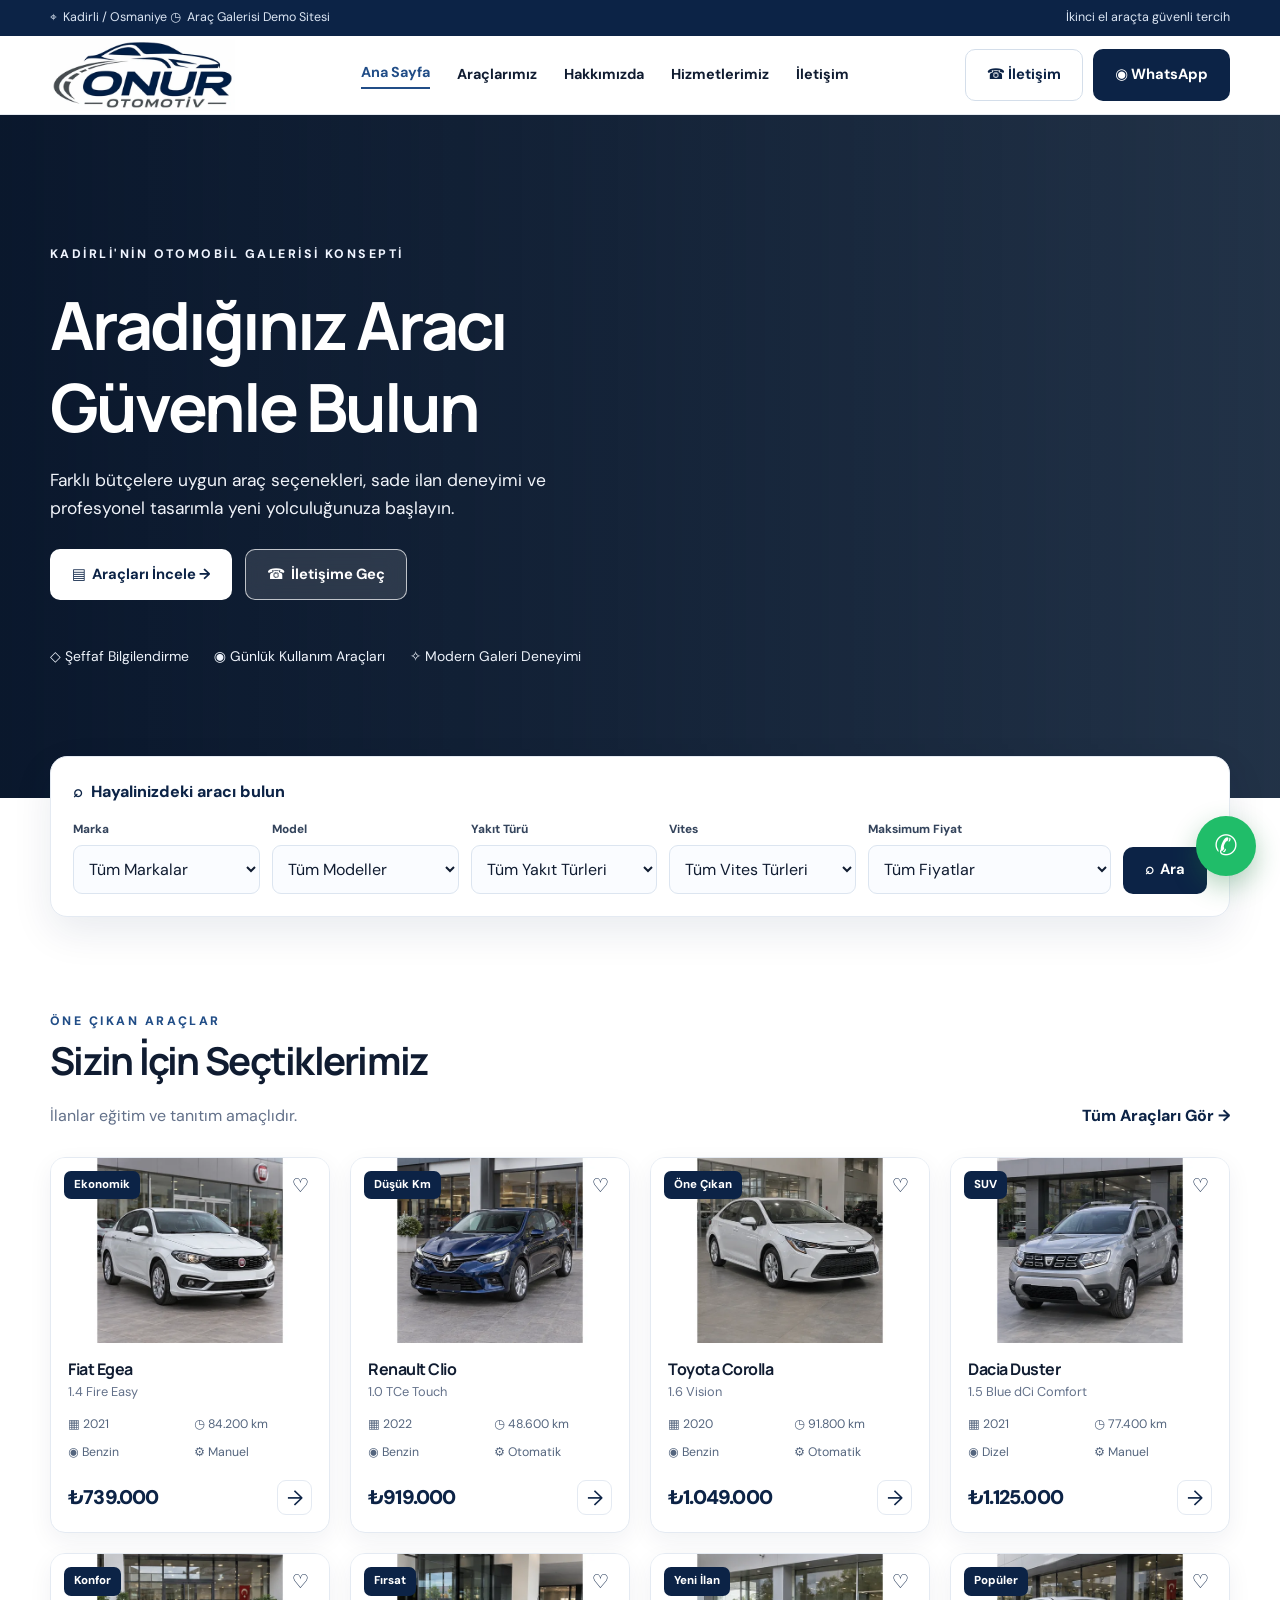
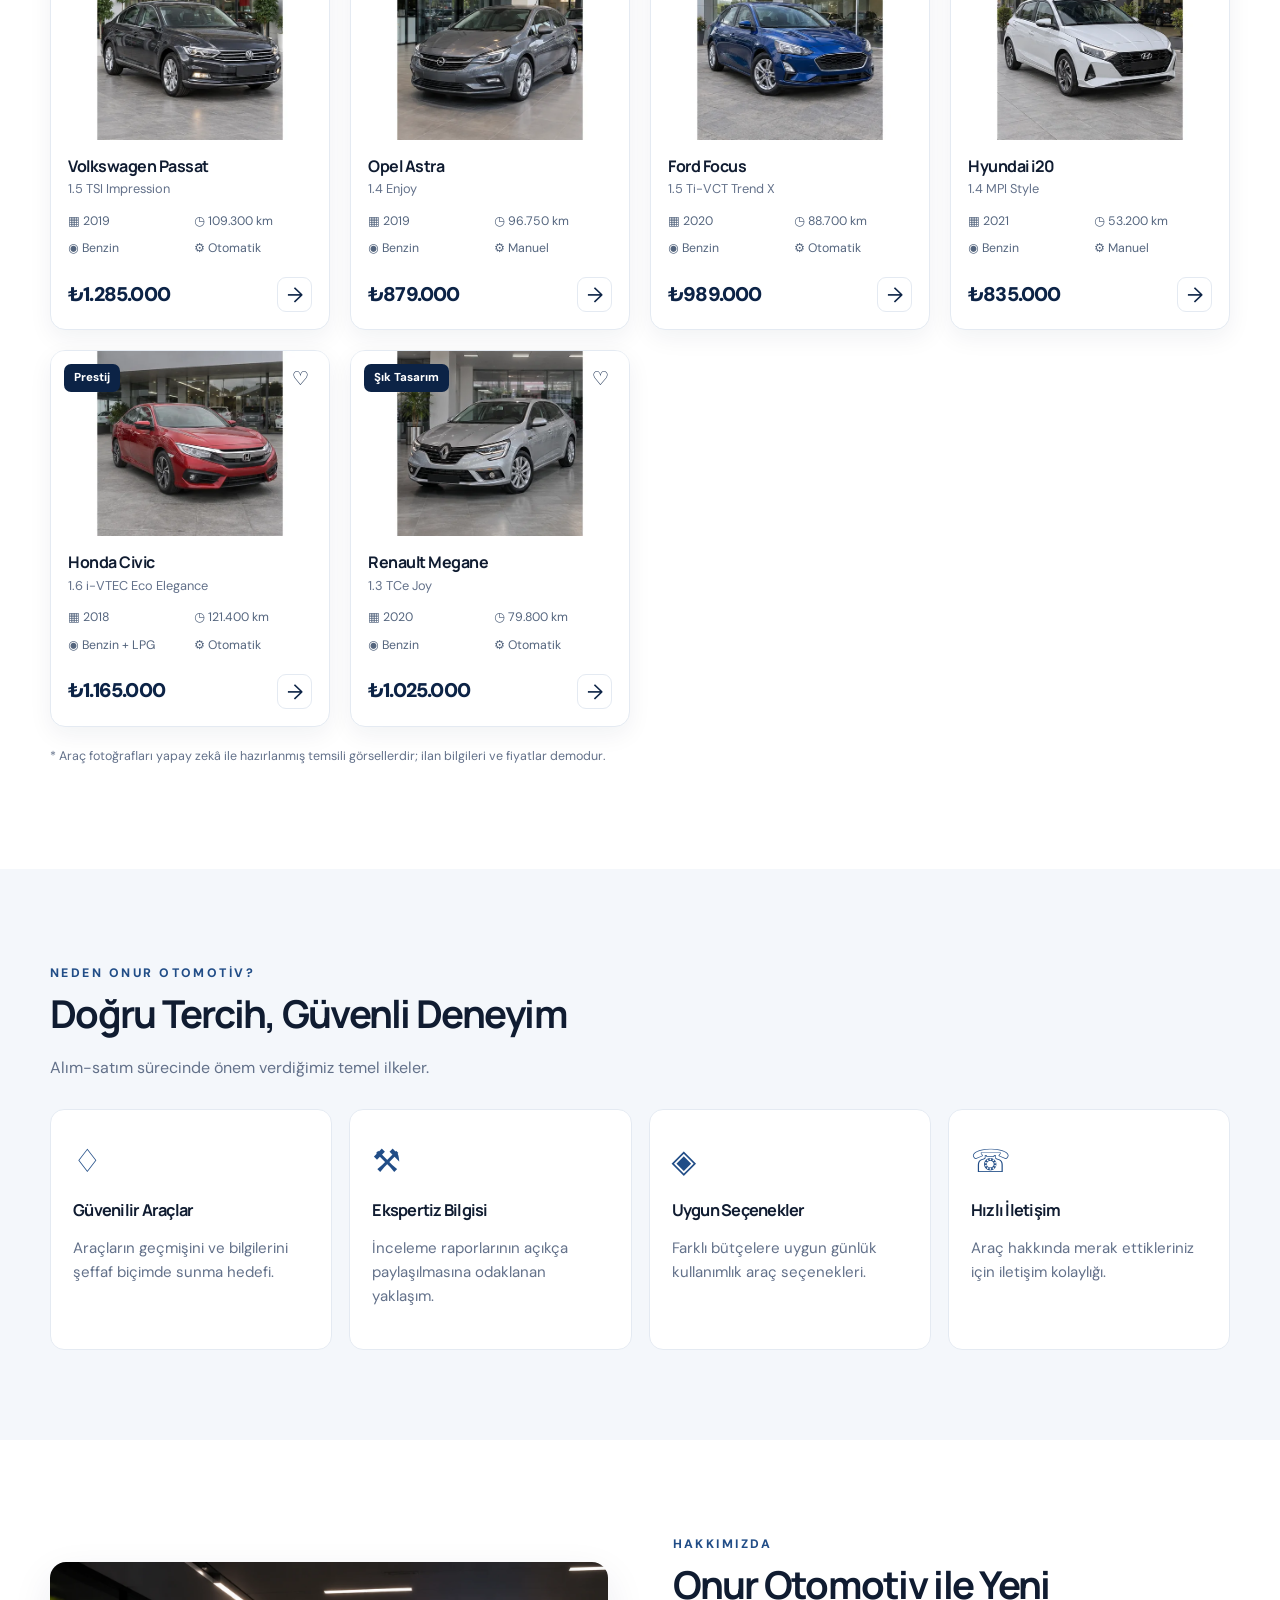
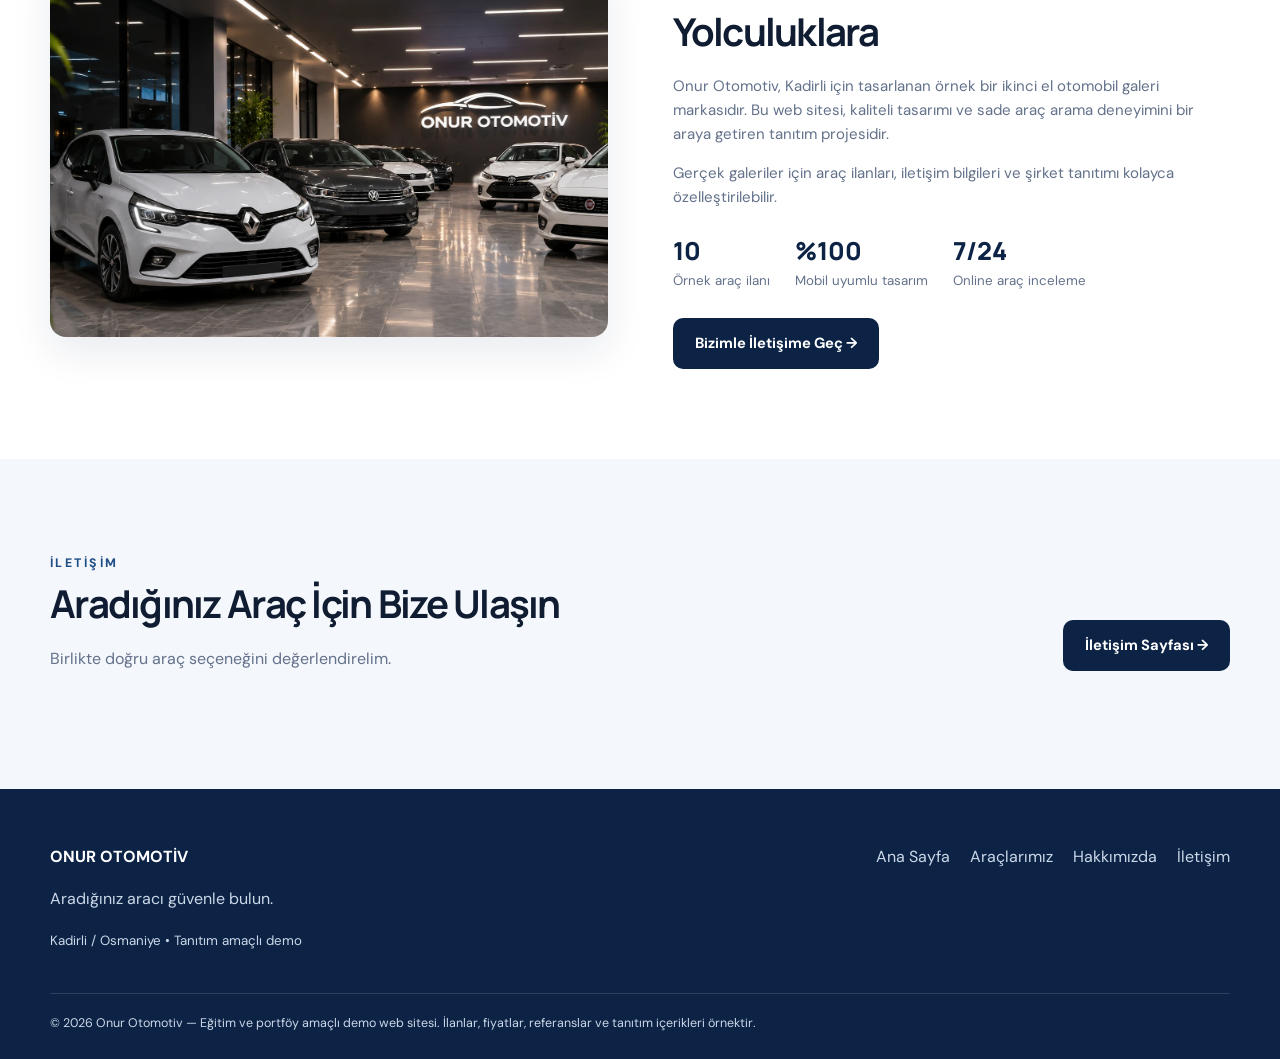
==== onur-otomotiv/index.html @ 935caffd "Initial commit - Onur Otomotiv website" ====
<!DOCTYPE html>

<html lang="tr"><head><title>Onur Otomotiv | Kadirli İkinci El Araçlar</title><meta content="Onur Otomotiv Kadirli ikinci el araç galerisi demosu: Fiat Egea, Renault Clio, Toyota Corolla ve daha fazla örnek ilanı inceleyin, fiyat ve modele göre filtreleyin." name="description"/><meta charset="utf-8"/><meta content="width=device-width,initial-scale=1" name="viewport"/><meta content="#0c2346" name="theme-color"/><meta content="light" name="color-scheme"/><meta content="index,follow" name="robots"/><link href="assets/favicon.svg" rel="icon" type="image/svg+xml"/><link href="https://fonts.googleapis.com" rel="preconnect"/><link crossorigin="" href="https://fonts.gstatic.com" rel="preconnect"/><link as="image" fetchpriority="high" href="assets/showroom.webp" rel="preload" type="image/webp"/><link href="style.css" rel="stylesheet"/></head><body><div class="topbar"><div class="container topbar-inner"><span>⌖  Kadirli / Osmaniye <span>◷  Araç Galerisi Demo Sitesi</span></span><span>İkinci el araçta güvenli tercih</span></div></div>
<header class="header"><div class="container nav"><a aria-label="Onur Otomotiv ana sayfa" class="brand" href="index.html"><img alt="Onur Otomotiv logosu" height="72" src="assets/onur-logo.webp" width="185"/></a><nav aria-label="Ana menü" class="links" id="main-links"><a class="active" data-page="index" href="index.html">Ana Sayfa</a><a data-page="araclar" href="araclar.html">Araçlarımız</a><a href="index.html#hakkimizda">Hakkımızda</a><a href="index.html#hizmetler">Hizmetlerimiz</a><a data-page="iletisim" href="iletisim.html">İletişim</a></nav><div class="nav-actions"><a class="btn btn-outline" data-phone="" href="iletisim.html">☎ İletişim</a><a class="btn btn-primary" data-whatsapp="" href="iletisim.html">◉ WhatsApp</a></div><button aria-controls="main-links" aria-expanded="false" aria-label="Menüyü aç" class="menu-btn" id="menu-toggle" type="button">☰</button></div></header><main><section aria-label="Onur Otomotiv galeri tanıtımı" class="hero"><picture class="hero-picture"><source media="(max-width: 700px)" srcset="assets/showroom-mobile.webp" type="image/webp"/><img alt="Fiat Egea, Renault Clio ve Toyota Corolla gibi günlük araçların yer aldığı temsili galeri fotoğrafı" class="hero-poster" decoding="async" fetchpriority="high" height="941" src="assets/showroom.webp" width="1672"/></picture><div class="container hero-content"><span class="eyebrow">Kadirli'nin otomobil galerisi konsepti</span><h1>Aradığınız Aracı<br/><span>Güvenle Bulun</span></h1><p>Farklı bütçelere uygun araç seçenekleri, sade ilan deneyimi ve profesyonel tasarımla yeni yolculuğunuza başlayın.</p><div class="hero-actions"><a class="btn btn-white" href="araclar.html">▤  Araçları İncele →</a><a class="btn btn-glass" href="iletisim.html">☎  İletişime Geç</a></div><div class="hero-mini"><span>◇ Şeffaf Bilgilendirme</span><span>◉ Günlük Kullanım Araçları</span><span>✧ Modern Galeri Deneyimi</span></div></div></section><div class="container search-wrap"><form aria-label="Araç arama" class="search-box" id="hero-search"><p class="search-heading">⌕  Hayalinizdeki aracı bulun</p><div class="search-grid"><div class="field"><label for="home-brand">Marka</label><select id="home-brand" name="brand"></select></div><div class="field"><label for="home-model">Model</label><select id="home-model" name="model"></select></div><div class="field"><label for="home-fuel">Yakıt Türü</label><select id="home-fuel" name="fuel"></select></div><div class="field"><label for="home-gear">Vites</label><select id="home-gear" name="gear"></select></div><div class="field"><label for="home-price">Maksimum Fiyat</label><select id="home-price" name="maxPrice"><option value="">Tüm Fiyatlar</option><option value="800000">800.000 ₺</option><option value="1000000">1.000.000 ₺</option><option value="1200000">1.200.000 ₺</option></select></div><button class="btn btn-primary" type="submit">⌕  Ara</button></div></form></div><section class="section" id="one-cikanlar"><div class="container"><div class="section-head reveal"><div><span class="eyebrow">Öne Çıkan Araçlar</span><h2>Sizin İçin Seçtiklerimiz</h2><p>İlanlar eğitim ve tanıtım amaçlıdır.</p></div><a class="text-link" href="araclar.html">Tüm Araçları Gör →</a></div><div class="cards" id="featured-cars"><article class="car-card reveal"><div class="car-image"><a aria-label="Fiat Egea detayları" class="car-image-link" href="arac-fiat-egea-2021.html"><img alt="2021 Fiat Egea 1.4 Fire Easy ön görünüm" decoding="async" height="427" loading="lazy" sizes="(max-width:520px) calc(100vw - 36px), (max-width:780px) 48vw, (max-width:1140px) 33vw, 285px" src="assets/cars/fiat-egea-white-front-640.webp" srcset="assets/cars/fiat-egea-white-front-640.webp 640w, assets/cars/fiat-egea-white-front-1536.webp 1536w" width="640"/></a><span class="pill">Ekonomik</span><button aria-label="Favorilere ekle" aria-pressed="false" class="fav" data-fav="fiat-egea-2021" type="button">♡</button></div><div class="car-info"><h3><a href="arac-fiat-egea-2021.html">Fiat Egea</a></h3><p class="trim">1.4 Fire Easy</p><div class="specs"><span>▦ 2021</span><span>◷ 84.200 km</span><span>◉ Benzin</span><span>⚙ Manuel</span></div><div class="car-bottom"><strong class="price">₺739.000</strong><a aria-label="Araç detayını aç" class="round-link" href="arac-fiat-egea-2021.html">→</a></div></div></article><article class="car-card reveal"><div class="car-image"><a aria-label="Renault Clio detayları" class="car-image-link" href="arac-renault-clio-2022.html"><img alt="2022 Renault Clio 1.0 TCe Touch ön görünüm" decoding="async" height="427" loading="lazy" sizes="(max-width:520px) calc(100vw - 36px), (max-width:780px) 48vw, (max-width:1140px) 33vw, 285px" src="assets/cars/renault-clio-blue-front-640.webp" srcset="assets/cars/renault-clio-blue-front-640.webp 640w, assets/cars/renault-clio-blue-front-1536.webp 1536w" width="640"/></a><span class="pill">Düşük Km</span><button aria-label="Favorilere ekle" aria-pressed="false" class="fav" data-fav="renault-clio-2022" type="button">♡</button></div><div class="car-info"><h3><a href="arac-renault-clio-2022.html">Renault Clio</a></h3><p class="trim">1.0 TCe Touch</p><div class="specs"><span>▦ 2022</span><span>◷ 48.600 km</span><span>◉ Benzin</span><span>⚙ Otomatik</span></div><div class="car-bottom"><strong class="price">₺919.000</strong><a aria-label="Araç detayını aç" class="round-link" href="arac-renault-clio-2022.html">→</a></div></div></article><article class="car-card reveal"><div class="car-image"><a aria-label="Toyota Corolla detayları" class="car-image-link" href="arac-toyota-corolla-2020.html"><img alt="2020 Toyota Corolla 1.6 Vision ön görünüm" decoding="async" height="427" loading="lazy" sizes="(max-width:520px) calc(100vw - 36px), (max-width:780px) 48vw, (max-width:1140px) 33vw, 285px" src="assets/cars/toyota-corolla-white-front-640.webp" srcset="assets/cars/toyota-corolla-white-front-640.webp 640w, assets/cars/toyota-corolla-white-front-1536.webp 1536w" width="640"/></a><span class="pill">Öne Çıkan</span><button aria-label="Favorilere ekle" aria-pressed="false" class="fav" data-fav="toyota-corolla-2020" type="button">♡</button></div><div class="car-info"><h3><a href="arac-toyota-corolla-2020.html">Toyota Corolla</a></h3><p class="trim">1.6 Vision</p><div class="specs"><span>▦ 2020</span><span>◷ 91.800 km</span><span>◉ Benzin</span><span>⚙ Otomatik</span></div><div class="car-bottom"><strong class="price">₺1.049.000</strong><a aria-label="Araç detayını aç" class="round-link" href="arac-toyota-corolla-2020.html">→</a></div></div></article><article class="car-card reveal"><div class="car-image"><a aria-label="Dacia Duster detayları" class="car-image-link" href="arac-dacia-duster-2021.html"><img alt="2021 Dacia Duster 1.5 Blue dCi Comfort ön görünüm" decoding="async" height="427" loading="lazy" sizes="(max-width:520px) calc(100vw - 36px), (max-width:780px) 48vw, (max-width:1140px) 33vw, 285px" src="assets/cars/dacia-duster-silver-front-640.webp" srcset="assets/cars/dacia-duster-silver-front-640.webp 640w, assets/cars/dacia-duster-silver-front-1536.webp 1536w" width="640"/></a><span class="pill">SUV</span><button aria-label="Favorilere ekle" aria-pressed="false" class="fav" data-fav="dacia-duster-2021" type="button">♡</button></div><div class="car-info"><h3><a href="arac-dacia-duster-2021.html">Dacia Duster</a></h3><p class="trim">1.5 Blue dCi Comfort</p><div class="specs"><span>▦ 2021</span><span>◷ 77.400 km</span><span>◉ Dizel</span><span>⚙ Manuel</span></div><div class="car-bottom"><strong class="price">₺1.125.000</strong><a aria-label="Araç detayını aç" class="round-link" href="arac-dacia-duster-2021.html">→</a></div></div></article><article class="car-card reveal"><div class="car-image"><a aria-label="Volkswagen Passat detayları" class="car-image-link" href="arac-volkswagen-passat-2019.html"><img alt="2019 Volkswagen Passat 1.5 TSI Impression ön görünüm" decoding="async" height="427" loading="lazy" sizes="(max-width:520px) calc(100vw - 36px), (max-width:780px) 48vw, (max-width:1140px) 33vw, 285px" src="assets/cars/volkswagen-passat-gray-front-640.webp" srcset="assets/cars/volkswagen-passat-gray-front-640.webp 640w, assets/cars/volkswagen-passat-gray-front-1536.webp 1536w" width="640"/></a><span class="pill">Konfor</span><button aria-label="Favorilere ekle" aria-pressed="false" class="fav" data-fav="volkswagen-passat-2019" type="button">♡</button></div><div class="car-info"><h3><a href="arac-volkswagen-passat-2019.html">Volkswagen Passat</a></h3><p class="trim">1.5 TSI Impression</p><div class="specs"><span>▦ 2019</span><span>◷ 109.300 km</span><span>◉ Benzin</span><span>⚙ Otomatik</span></div><div class="car-bottom"><strong class="price">₺1.285.000</strong><a aria-label="Araç detayını aç" class="round-link" href="arac-volkswagen-passat-2019.html">→</a></div></div></article><article class="car-card reveal"><div class="car-image"><a aria-label="Opel Astra detayları" class="car-image-link" href="arac-opel-astra-2019.html"><img alt="2019 Opel Astra 1.4 Enjoy ön görünüm" decoding="async" height="427" loading="lazy" sizes="(max-width:520px) calc(100vw - 36px), (max-width:780px) 48vw, (max-width:1140px) 33vw, 285px" src="assets/cars/opel-astra-gray-front-640.webp" srcset="assets/cars/opel-astra-gray-front-640.webp 640w, assets/cars/opel-astra-gray-front-1536.webp 1536w" width="640"/></a><span class="pill">Fırsat</span><button aria-label="Favorilere ekle" aria-pressed="false" class="fav" data-fav="opel-astra-2019" type="button">♡</button></div><div class="car-info"><h3><a href="arac-opel-astra-2019.html">Opel Astra</a></h3><p class="trim">1.4 Enjoy</p><div class="specs"><span>▦ 2019</span><span>◷ 96.750 km</span><span>◉ Benzin</span><span>⚙ Manuel</span></div><div class="car-bottom"><strong class="price">₺879.000</strong><a aria-label="Araç detayını aç" class="round-link" href="arac-opel-astra-2019.html">→</a></div></div></article><article class="car-card reveal"><div class="car-image"><a aria-label="Ford Focus detayları" class="car-image-link" href="arac-ford-focus-2020.html"><img alt="2020 Ford Focus 1.5 Ti-VCT Trend X ön görünüm" decoding="async" height="427" loading="lazy" sizes="(max-width:520px) calc(100vw - 36px), (max-width:780px) 48vw, (max-width:1140px) 33vw, 285px" src="assets/cars/ford-focus-blue-front-640.webp" srcset="assets/cars/ford-focus-blue-front-640.webp 640w, assets/cars/ford-focus-blue-front-1536.webp 1536w" width="640"/></a><span class="pill">Yeni İlan</span><button aria-label="Favorilere ekle" aria-pressed="false" class="fav" data-fav="ford-focus-2020" type="button">♡</button></div><div class="car-info"><h3><a href="arac-ford-focus-2020.html">Ford Focus</a></h3><p class="trim">1.5 Ti-VCT Trend X</p><div class="specs"><span>▦ 2020</span><span>◷ 88.700 km</span><span>◉ Benzin</span><span>⚙ Otomatik</span></div><div class="car-bottom"><strong class="price">₺989.000</strong><a aria-label="Araç detayını aç" class="round-link" href="arac-ford-focus-2020.html">→</a></div></div></article><article class="car-card reveal"><div class="car-image"><a aria-label="Hyundai i20 detayları" class="car-image-link" href="arac-hyundai-i20-2021.html"><img alt="2021 Hyundai i20 1.4 MPI Style ön görünüm" decoding="async" height="427" loading="lazy" sizes="(max-width:520px) calc(100vw - 36px), (max-width:780px) 48vw, (max-width:1140px) 33vw, 285px" src="assets/cars/hyundai-i20-white-front-640.webp" srcset="assets/cars/hyundai-i20-white-front-640.webp 640w, assets/cars/hyundai-i20-white-front-1536.webp 1536w" width="640"/></a><span class="pill">Popüler</span><button aria-label="Favorilere ekle" aria-pressed="false" class="fav" data-fav="hyundai-i20-2021" type="button">♡</button></div><div class="car-info"><h3><a href="arac-hyundai-i20-2021.html">Hyundai i20</a></h3><p class="trim">1.4 MPI Style</p><div class="specs"><span>▦ 2021</span><span>◷ 53.200 km</span><span>◉ Benzin</span><span>⚙ Manuel</span></div><div class="car-bottom"><strong class="price">₺835.000</strong><a aria-label="Araç detayını aç" class="round-link" href="arac-hyundai-i20-2021.html">→</a></div></div></article><article class="car-card reveal"><div class="car-image"><a aria-label="Honda Civic detayları" class="car-image-link" href="arac-honda-civic-2018.html"><img alt="2018 Honda Civic 1.6 i-VTEC Eco Elegance ön görünüm" decoding="async" height="427" loading="lazy" sizes="(max-width:520px) calc(100vw - 36px), (max-width:780px) 48vw, (max-width:1140px) 33vw, 285px" src="assets/cars/honda-civic-red-front-640.webp" srcset="assets/cars/honda-civic-red-front-640.webp 640w, assets/cars/honda-civic-red-front-1536.webp 1536w" width="640"/></a><span class="pill">Prestij</span><button aria-label="Favorilere ekle" aria-pressed="false" class="fav" data-fav="honda-civic-2018" type="button">♡</button></div><div class="car-info"><h3><a href="arac-honda-civic-2018.html">Honda Civic</a></h3><p class="trim">1.6 i-VTEC Eco Elegance</p><div class="specs"><span>▦ 2018</span><span>◷ 121.400 km</span><span>◉ Benzin + LPG</span><span>⚙ Otomatik</span></div><div class="car-bottom"><strong class="price">₺1.165.000</strong><a aria-label="Araç detayını aç" class="round-link" href="arac-honda-civic-2018.html">→</a></div></div></article><article class="car-card reveal"><div class="car-image"><a aria-label="Renault Megane detayları" class="car-image-link" href="arac-renault-megane-2020.html"><img alt="2020 Renault Megane 1.3 TCe Joy ön görünüm" decoding="async" height="427" loading="lazy" sizes="(max-width:520px) calc(100vw - 36px), (max-width:780px) 48vw, (max-width:1140px) 33vw, 285px" src="assets/cars/renault-megane-silver-front-640.webp" srcset="assets/cars/renault-megane-silver-front-640.webp 640w, assets/cars/renault-megane-silver-front-1536.webp 1536w" width="640"/></a><span class="pill">Şık Tasarım</span><button aria-label="Favorilere ekle" aria-pressed="false" class="fav" data-fav="renault-megane-2020" type="button">♡</button></div><div class="car-info"><h3><a href="arac-renault-megane-2020.html">Renault Megane</a></h3><p class="trim">1.3 TCe Joy</p><div class="specs"><span>▦ 2020</span><span>◷ 79.800 km</span><span>◉ Benzin</span><span>⚙ Otomatik</span></div><div class="car-bottom"><strong class="price">₺1.025.000</strong><a aria-label="Araç detayını aç" class="round-link" href="arac-renault-megane-2020.html">→</a></div></div></article></div><p class="form-message" style="margin-top:20px">* Araç fotoğrafları yapay zekâ ile hazırlanmış temsili görsellerdir; ilan bilgileri ve fiyatlar demodur.</p></div></section><section class="section soft" id="hizmetler"><div class="container"><div class="section-head reveal"><div><span class="eyebrow">Neden Onur Otomotiv?</span><h2>Doğru Tercih, Güvenli Deneyim</h2><p>Alım-satım sürecinde önem verdiğimiz temel ilkeler.</p></div></div><div class="benefits"><article class="benefit reveal"><div class="symbol">♢</div><h3>Güvenilir Araçlar</h3><p>Araçların geçmişini ve bilgilerini şeffaf biçimde sunma hedefi.</p></article><article class="benefit reveal"><div class="symbol">⚒</div><h3>Ekspertiz Bilgisi</h3><p>İnceleme raporlarının açıkça paylaşılmasına odaklanan yaklaşım.</p></article><article class="benefit reveal"><div class="symbol">◈</div><h3>Uygun Seçenekler</h3><p>Farklı bütçelere uygun günlük kullanımlık araç seçenekleri.</p></article><article class="benefit reveal"><div class="symbol">☏</div><h3>Hızlı İletişim</h3><p>Araç hakkında merak ettikleriniz için iletişim kolaylığı.</p></article></div></div></section><section class="section" id="hakkimizda"><div class="container about-grid"><img alt="Onur Otomotiv demo otomobil galeri iç görünümü" class="about-image reveal" decoding="async" height="941" loading="lazy" src="assets/showroom.webp" width="1672"/><div class="about-copy reveal"><span class="eyebrow">Hakkımızda</span><h2>Onur Otomotiv ile Yeni Yolculuklara</h2><p>Onur Otomotiv, Kadirli için tasarlanan örnek bir ikinci el otomobil galeri markasıdır. Bu web sitesi, kaliteli tasarımı ve sade araç arama deneyimini bir araya getiren tanıtım projesidir.</p><p>Gerçek galeriler için araç ilanları, iletişim bilgileri ve şirket tanıtımı kolayca özelleştirilebilir.</p><div class="stats"><div class="stat"><strong><span id="sample-count">10</span></strong><small>Örnek araç ilanı</small></div><div class="stat"><strong>%100</strong><small>Mobil uyumlu tasarım</small></div><div class="stat"><strong>7/24</strong><small>Online araç inceleme</small></div></div><a class="btn btn-primary" href="iletisim.html">Bizimle İletişime Geç →</a></div></div></section><section class="section soft"><div class="container section-head reveal"><div><span class="eyebrow">İletişim</span><h2>Aradığınız Araç İçin Bize Ulaşın</h2><p>Birlikte doğru araç seçeneğini değerlendirelim.</p></div><a class="btn btn-primary" href="iletisim.html">İletişim Sayfası →</a></div></section></main><footer class="footer"><div class="container"><div class="footer-grid"><div><strong>ONUR OTOMOTİV</strong><p>Aradığınız aracı güvenle bulun.</p><small>Kadirli / Osmaniye • Tanıtım amaçlı demo</small></div><nav aria-label="Alt menü" class="footer-links"><a href="index.html">Ana Sayfa</a><a href="araclar.html">Araçlarımız</a><a href="index.html#hakkimizda">Hakkımızda</a><a href="iletisim.html">İletişim</a></nav></div><div class="copyright">© 2026 Onur Otomotiv — Eğitim ve portföy amaçlı demo web sitesi. İlanlar, fiyatlar, referanslar ve tanıtım içerikleri örnektir.</div></div></footer><a aria-label="WhatsApp iletişimi" class="floating-wa" data-whatsapp="" href="iletisim.html" title="WhatsApp">✆</a><script defer="" src="data.js"></script><script defer="" src="app.js"></script></body></html>
---- onur-otomotiv/style.css ----
@import url('https://fonts.googleapis.com/css2?family=DM+Sans:wght@400;500;600;700;800&family=Manrope:wght@400;500;600;700;800&display=swap');
:root{--navy:#0c2346;--navy2:#193b6a;--blue:#214d87;--ink:#101c31;--muted:#63718a;--pale:#f4f7fb;--border:#e4eaf2;--white:#fff;--shadow:0 15px 40px rgba(13,38,77,.09);--radius:17px}*{box-sizing:border-box}html{scroll-behavior:smooth;scroll-padding-top:95px}body{margin:0;font-family:'DM Sans',system-ui,sans-serif;color:var(--ink);background:#fff;line-height:1.6}h1,h2,h3{font-family:Manrope,sans-serif;line-height:1.22;letter-spacing:-.045em}h1{font-size:clamp(2.45rem,5.2vw,4.8rem)}h2{font-size:clamp(1.75rem,3vw,2.65rem);margin:.4rem 0 1.1rem}a{text-decoration:none;color:inherit}button,input,select,textarea{font:inherit}button{cursor:pointer}img{display:block;max-width:100%}.container{width:min(1180px,calc(100% - 40px));margin:auto}.topbar{background:var(--navy);color:#dbe5f3;font-size:.78rem}.topbar-inner{display:flex;justify-content:space-between;gap:12px;padding:8px 0}.topbar span+span{margin-left:22px}.header{position:sticky;top:0;background:rgba(255,255,255,.96);backdrop-filter:blur(15px);z-index:50;box-shadow:0 1px 0 #e5eaf0}.nav{min-height:78px;display:flex;align-items:center;justify-content:space-between;gap:20px}.brand{display:flex;align-items:center;flex-shrink:0;max-width:195px}.brand img{width:185px;max-height:65px;object-fit:contain;transition:transform .35s ease,filter .35s ease}.brand:hover img,.brand:focus-visible img{transform:scale(1.08);filter:drop-shadow(0 4px 8px rgba(0,35,80,.15))}.links{display:flex;align-items:center;gap:27px}.links a{font-size:.9rem;font-weight:700;transition:color .25s}.links a:hover,.links a.active{color:var(--blue)}.links a.active::after{content:'';display:block;height:2px;background:var(--blue);margin-top:3px}.nav-actions{display:flex;gap:10px}.btn{display:inline-flex;align-items:center;justify-content:center;gap:10px;border-radius:10px;padding:13px 21px;border:1px solid transparent;font-weight:700;font-size:.92rem;transition:transform .3s ease,background .3s ease,box-shadow .3s ease,color .3s ease;white-space:nowrap}.btn:hover{transform:translateY(-3px);box-shadow:0 10px 23px rgba(0,27,66,.17)}.btn-primary{background:var(--navy);color:#fff}.btn-primary:hover{background:var(--navy2)}.btn-outline{border-color:#d4deea;color:var(--navy);background:#fff}.btn-white{background:#fff;color:var(--navy)}.btn-glass{border-color:rgba(255,255,255,.7);color:#fff;background:rgba(255,255,255,.12);backdrop-filter:blur(10px)}.menu-btn{display:none;border:0;background:#edf3f9;color:var(--navy);padding:8px 12px;border-radius:9px;font-size:1.4rem}.hero{height:min(76vh,700px);min-height:560px;position:relative;color:white;overflow:hidden;background:#26374c}.hero video,.hero-poster{position:absolute;inset:0;width:100%;height:100%;object-fit:cover}.hero video{z-index:1}.hero-poster{z-index:0}.hero:after{content:'';position:absolute;inset:0;z-index:2;background:linear-gradient(90deg,rgba(5,18,39,.83) 0%,rgba(5,18,39,.57) 43%,rgba(5,18,39,.12) 100%)}.hero-content{position:relative;z-index:3;display:flex;flex-direction:column;justify-content:center;align-items:flex-start;height:100%;max-width:1180px}.eyebrow{font-size:.77rem;text-transform:uppercase;letter-spacing:.2em;font-weight:800;color:var(--blue)}.hero .eyebrow{color:#f0f5ff}.hero h1{max-width:690px;margin:20px 0}.hero h1 span{color:#fff}.hero p{max-width:500px;color:#f1f4fa;font-size:1.09rem;margin:0 0 26px}.hero-actions{display:flex;gap:13px;flex-wrap:wrap}.hero-mini{display:flex;gap:25px;margin-top:45px;color:#eef3fb;font-size:.87rem}.hero-mini span{display:flex;align-items:center;gap:8px}.hero-mini b{font-size:1.4rem}.search-wrap{position:relative;z-index:4;margin-top:-42px}.search-box{background:white;padding:22px;box-shadow:var(--shadow);border:1px solid var(--border);border-radius:17px}.search-heading{font-size:1rem;font-weight:800;margin:0 0 15px;color:var(--navy)}.search-grid{display:grid;grid-template-columns:repeat(4,1fr) 1.3fr auto;gap:12px;align-items:end}.field label{display:block;font-size:.74rem;font-weight:800;margin:0 0 6px;color:#34445c}.field select,.field input,.contact-form input,.contact-form textarea{width:100%;min-width:0;border:1px solid #dce5f0;border-radius:9px;background:#fafcff;color:var(--ink);padding:12px 11px;outline:none}.field select:focus,.field input:focus,.contact-form :is(input,textarea):focus{border-color:#4369a1;box-shadow:0 0 0 3px rgba(54,101,166,.12)}.search-grid .btn{height:47px}.section{padding:90px 0}.section-head{display:flex;align-items:flex-end;justify-content:space-between;gap:16px;margin-bottom:28px}.section-head p{color:var(--muted);margin:0}.text-link{font-weight:800;color:var(--navy);white-space:nowrap}.text-link:hover{color:var(--blue)}.cards{display:grid;grid-template-columns:repeat(4,1fr);gap:20px}.car-card{background:#fff;border:1px solid var(--border);border-radius:15px;overflow:hidden;box-shadow:0 8px 24px rgba(15,39,70,.06);transition:transform .35s ease,box-shadow .35s ease}.car-card:hover{transform:translateY(-7px);box-shadow:0 20px 40px rgba(17,42,82,.16)}.car-image{aspect-ratio:1.55;position:relative;overflow:hidden;background:#eaf0f5}.car-image>img{height:100%;width:100%;object-fit:cover;transition:transform .6s cubic-bezier(.2,.8,.2,1)}.car-card:hover .car-image>img{transform:scale(1.07)}.pill{position:absolute;top:13px;left:13px;background:var(--navy);color:white;font-size:.72rem;font-weight:800;border-radius:7px;padding:5px 10px}.fav{position:absolute;right:11px;top:11px;border:none;border-radius:9px;background:#fff;color:var(--navy);width:35px;height:35px;font-size:1.2rem}.fav.is-fav{color:#d43e55}.car-info{padding:17px}.car-info h3{font-size:1rem;margin:0 0 3px;letter-spacing:-.03em}.trim{color:var(--muted);font-size:.8rem;margin:0 0 12px}.specs{display:grid;grid-template-columns:repeat(2,1fr);gap:8px;color:#54657e;font-size:.77rem}.car-bottom{margin-top:15px;display:flex;justify-content:space-between;align-items:center;gap:6px}.price{font-size:1.25rem;font-weight:900;color:var(--navy);letter-spacing:-.04em}.round-link{display:grid;place-items:center;border:1px solid var(--border);border-radius:9px;height:35px;width:35px;color:var(--navy);font-size:1.3rem;transition:background .25s,color .25s}.round-link:hover{background:var(--navy);color:white}.soft{background:var(--pale)}.benefits{display:grid;grid-template-columns:repeat(4,1fr);gap:17px}.benefit{padding:26px 22px;background:white;border:1px solid var(--border);border-radius:14px;transition:transform .3s}.benefit:hover{transform:translateY(-5px)}.benefit .symbol{font-size:2rem;color:var(--blue)}.benefit h3{font-size:1.02rem;margin:14px 0 5px}.benefit p,.about-copy p,.contact-sub{font-size:.94rem;color:var(--muted)}.about-grid{display:grid;grid-template-columns:1fr 1fr;gap:65px;align-items:center}.about-image{width:100%;height:375px;object-fit:cover;border-radius:16px;box-shadow:var(--shadow)}.stats{display:flex;gap:25px;flex-wrap:wrap;margin:25px 0}.stat strong{display:block;color:var(--navy);font:800 1.55rem Manrope}.stat small{color:var(--muted)}.contact-grid{display:grid;grid-template-columns:.9fr 1.1fr;gap:55px;align-items:start}.contact-detail{display:flex;align-items:flex-start;gap:12px;margin-top:17px;color:#314866}.contact-detail strong{color:var(--navy)}.contact-form{background:#fff;border:1px solid var(--border);padding:26px;border-radius:17px;box-shadow:var(--shadow)}.contact-form .form-grid{display:grid;grid-template-columns:1fr 1fr;gap:13px}.contact-form textarea{height:130px;resize:vertical;margin:13px 0}.contact-form .btn{width:100%}.form-message{color:var(--muted);font-size:.78rem}.footer{background:var(--navy);color:#cbd8e8;padding:55px 0 25px}.footer-grid{display:flex;justify-content:space-between;gap:35px;align-items:start}.footer strong{color:#fff}.footer a:hover{color:#fff}.footer-links{display:flex;gap:20px;flex-wrap:wrap}.copyright{border-top:1px solid rgba(255,255,255,.13);margin-top:40px;padding-top:20px;font-size:.78rem}.floating-wa{position:fixed;right:24px;bottom:24px;background:#20bd69;color:white;z-index:70;border-radius:50%;height:60px;width:60px;display:grid;place-items:center;font-size:1.75rem;box-shadow:0 10px 27px #1a7b3a55;transition:transform .3s}.floating-wa:hover{transform:scale(1.08)}.page-hero{background:linear-gradient(120deg,#edf3f9,#fff);padding:64px 0 44px}.page-hero h1{font-size:clamp(2.1rem,4vw,3.2rem);color:var(--navy);margin:8px 0}.page-hero p{color:var(--muted)}.listing-layout{display:grid;grid-template-columns:245px 1fr;gap:28px}.filter-panel{background:white;padding:20px;border-radius:14px;border:1px solid var(--border);height:max-content;position:sticky;top:100px}.filter-panel .field{margin-bottom:15px}.listing-top{display:flex;justify-content:space-between;align-items:center;margin-bottom:20px;gap:12px}.listing-cards{grid-template-columns:repeat(3,1fr)}.empty{padding:50px;text-align:center;background:var(--pale);border-radius:14px;color:var(--muted)}.detail-grid{display:grid;grid-template-columns:1.4fr .8fr;gap:25px}.main-photo-wrap{background:#f7f9fc;border:1px solid var(--border);border-radius:16px;padding:10px}.detail-gallery .main-photo{aspect-ratio:1.5;object-fit:contain;width:100%;border-radius:12px;background:#fff}.thumbs{display:flex;flex-wrap:wrap;gap:10px;margin-top:12px}.thumbs button{width:96px;height:72px;border:2px solid transparent;background:#fff;border-radius:10px;overflow:hidden;padding:0;box-shadow:0 4px 14px rgba(13,38,77,.06)}.thumbs button.current{border-color:var(--navy)}.thumbs img{width:100%;height:100%;object-fit:contain;background:#fff}.detail-box{border:1px solid var(--border);border-radius:15px;padding:25px;box-shadow:var(--shadow);height:max-content}.detail-box h2{font-size:1.7rem}.detail-box .price{font-size:2rem;display:block;margin:15px 0}.detail-specs{display:grid;grid-template-columns:1fr 1fr;gap:15px;margin:25px 0}.detail-specs div{border-bottom:1px solid var(--border);padding-bottom:9px}.detail-specs span{display:block;font-size:.76rem;color:var(--muted)}.detail-specs strong{font-size:.91rem}.detail-box .btn{width:100%;margin-top:9px}.detail-description{background:var(--pale);padding:24px;border-radius:12px;margin-top:20px}.demo-notice{background:#fff7e9;border:1px solid #ffe2a8;color:#78511e;border-radius:10px;padding:11px 15px;margin:22px 0;font-size:.82rem}.reveal{opacity:0;transform:translateY(24px);transition:opacity .7s ease,transform .7s ease}.reveal.visible{opacity:1;transform:none}.sr-only{position:absolute;width:1px;height:1px;overflow:hidden;clip:rect(0,0,0,0)}
@media(max-width:1100px){.links{gap:15px}.nav-actions .btn-outline{display:none}.cards{grid-template-columns:repeat(3,1fr)}.listing-cards{grid-template-columns:repeat(2,1fr)}.search-grid{grid-template-columns:repeat(3,1fr)}.search-grid .btn{height:auto}}@media(max-width:760px){.topbar span:nth-child(2),.topbar-inner>span:last-child{display:none}.container{width:min(100% - 28px,1180px)}.nav{min-height:70px}.brand img{width:150px}.menu-btn{display:block}.nav-actions{display:none}.links{display:none;position:absolute;left:0;right:0;top:70px;flex-direction:column;align-items:stretch;padding:20px;background:white;box-shadow:var(--shadow);gap:18px}.links.open{display:flex}.hero{height:630px;min-height:0}.hero:after{background:linear-gradient(90deg,rgba(5,18,39,.88),rgba(5,18,39,.35))}.hero h1{font-size:clamp(2.6rem,9vw,4.1rem)}.hero-mini{gap:15px;flex-wrap:wrap;margin-top:34px}.search-grid{grid-template-columns:repeat(2,1fr)}.search-grid .btn{grid-column:span 2}.section{padding:65px 0}.cards,.benefits{grid-template-columns:repeat(2,1fr)}.about-grid,.contact-grid,.detail-grid,.listing-layout{grid-template-columns:1fr}.filter-panel{position:static}.listing-cards{grid-template-columns:repeat(2,1fr)}.about-image{height:290px}.footer-grid{flex-direction:column}.section-head{align-items:start;flex-direction:column}}@media(max-width:490px){.topbar{font-size:.72rem}.hero{height:590px}.hero h1{font-size:2.5rem}.hero-mini{display:none}.hero-actions .btn{padding:12px 14px;font-size:.82rem}.search-grid{grid-template-columns:1fr}.search-grid .btn{grid-column:auto}.cards,.listing-cards,.benefits{grid-template-columns:1fr}.contact-form .form-grid{grid-template-columns:1fr}.section-head{margin-bottom:18px}.detail-specs{grid-template-columns:1fr 1fr}.price{font-size:1.25rem}}@media(prefers-reduced-motion:reduce){*,*::before,*::after{animation:none!important;transition:none!important;scroll-behavior:auto!important}.reveal{opacity:1;transform:none}}

/* Revizyon 2 — WebP fotoğraflar, otomatik videosuz açılış, responsive envanter. */
:root { --navy:#0c2346; --navy2:#193b6a; --blue:#214d87; }
html,body { overflow-x:clip; }
img { max-width:100%; }
:where(a,button,input,select,textarea):focus-visible { outline:3px solid #477dc6; outline-offset:3px; }
.brand { width:195px; min-width:0; overflow:visible; }
.brand img { display:block; width:185px; height:auto; max-height:72px; object-fit:contain; }
.hero-picture,.hero-picture .hero-poster { position:absolute; inset:0; width:100%; height:100%; }
.hero-picture { z-index:0; }
.hero-picture .hero-poster { object-fit:cover; object-position:50% center; }
.hero:after { z-index:1; background:linear-gradient(90deg,rgba(5,18,39,.84),rgba(5,18,39,.57) 43%,rgba(5,18,39,.12)); }
.hero-content { z-index:2; }
.cards { grid-template-columns:repeat(4,minmax(0,1fr)); }
.listing-cards { grid-template-columns:repeat(3,minmax(0,1fr)); }
.car-card { min-width:0; display:flex; flex-direction:column; }
.car-image { aspect-ratio:3 / 2; background:#edf2f7; position:relative; overflow:hidden; }
.car-image .car-image-link { display:flex; align-items:center; justify-content:center; width:100%; height:100%; overflow:hidden; }
.car-image .car-image-link img {
  display:block; width:100%; height:100%; object-fit:contain; object-position:center;
  max-height:100%; max-width:100%; transform:none; transition:filter .3s ease;
}
.car-card:hover .car-image .car-image-link img { transform:none; filter:brightness(1.035); }
.car-image .fav { z-index:2; }
.car-info { flex:1; display:flex; flex-direction:column; }
.car-info h3 a:hover { color:var(--blue); }
.car-bottom { margin-top:auto; padding-top:18px; flex-wrap:wrap; }
.car-bottom .price { font-size:clamp(1.05rem,1.55vw,1.24rem); }
.specs { grid-template-columns:repeat(2,minmax(0,1fr)); }
.specs span { min-width:0; }
.main-photo-wrap {
  width:100%; aspect-ratio:3 / 2; background:#eef2f6; border:1px solid var(--border);
  display:flex; align-items:center; justify-content:center; overflow:hidden; border-radius:16px;
}
.detail-gallery .main-photo {
  width:100%; height:100%; display:block; object-fit:contain; object-position:center;
  aspect-ratio:auto; border-radius:0; image-rendering:auto;
}
.detail-grid { grid-template-columns:minmax(0,1.35fr) minmax(285px,.83fr); align-items:start; }
.detail-grid>*,.listing-layout>*,.about-grid>* { min-width:0; }
.detail-box h1 { font-size:clamp(1.6rem,3vw,2rem); margin:12px 0; line-height:1.2; }
.detail-specs { margin:22px 0; gap:12px; }
.detail-specs dt { font-size:.76rem; color:var(--muted); }
.detail-specs dd { font-weight:750; margin:2px 0 0; overflow-wrap:anywhere; }
.thumbs { flex-wrap:wrap; }
.thumbs button { width:105px; height:72px; border-radius:9px; background:#eef2f6; cursor:pointer; }
.thumbs img { width:100%; height:100%; object-fit:contain; }
.photo-open { display:inline-block; color:var(--blue); font-weight:700; margin-top:12px; font-size:.88rem; }
.photo-open:hover { text-decoration:underline; }
.breadcrumbs { display:flex; gap:9px; align-items:center; flex-wrap:wrap; margin:0 0 20px; color:#63718a; font-size:.88rem; }
.breadcrumbs a:hover { color:var(--blue); text-decoration:underline; }
.detail-description { margin-top:22px; }
.detail-description h2 { font-size:1.3rem; }
.js-motion .reveal { opacity:0; transform:translateY(18px); transition:opacity .65s ease,transform .65s ease; }
.js-motion .reveal.visible { opacity:1; transform:none; }

@media(max-width:1160px) {
  .container { width:min(100% - 38px,1180px); }
  .nav { gap:14px; }
  .links { gap:15px; }
  .nav-actions .btn { padding:11px 12px; font-size:.83rem; }
  .search-grid { grid-template-columns:repeat(3,minmax(0,1fr)); }
  .search-grid .btn { min-height:46px; }
  .cards { grid-template-columns:repeat(3,minmax(0,1fr)); }
  .listing-cards { grid-template-columns:repeat(2,minmax(0,1fr)); }
}
@media(max-width:1050px) {
  .header .nav { position:relative; }
  .menu-btn { display:block; margin-left:auto; min-width:44px; min-height:44px; }
  .links {
    display:none; position:absolute; top:100%; left:0; right:0; background:white;
    z-index:51; padding:16px 18px 20px; box-shadow:0 16px 25px rgba(13,38,77,.14);
    border:1px solid var(--border); border-radius:0 0 14px 14px;
    flex-direction:column; align-items:stretch; gap:13px;
  }
  .links.open { display:flex; }
  .links a { padding:7px 6px; }
  .nav-actions { margin-left:auto; }
  .detail-grid { grid-template-columns:minmax(0,1fr) minmax(270px,.85fr); }
}
@media(max-width:840px) {
  .nav-actions { display:none; }
  .cards { grid-template-columns:repeat(2,minmax(0,1fr)); }
  .listing-layout { grid-template-columns:1fr; }
  .filter-panel { position:static; display:grid; grid-template-columns:repeat(2,minmax(0,1fr)); gap:0 14px; }
  .filter-panel h3,.filter-panel>.btn,.filter-panel>button { grid-column:1/-1; }
  .filter-panel .field { min-width:0; }
  .listing-cards { grid-template-columns:repeat(2,minmax(0,1fr)); }
  .detail-grid,.about-grid,.contact-grid { grid-template-columns:1fr; }
  .detail-box { max-width:none; }
  .search-wrap { margin-top:-22px; }
  .hero { min-height:540px; height:65svh; max-height:650px; }
  .hero h1 { font-size:clamp(2.25rem,6.5vw,3.8rem); }
}
@media(max-width:620px) {
  .topbar { font-size:.7rem; }
  .topbar-inner { gap:0; padding:6px 0; }
  .topbar-inner>span:last-child { display:none; }
  .topbar span+span { display:none; }
  .container { width:calc(100% - 28px); }
  .nav { min-height:70px; }
  .brand { width:164px; }
  .brand img { width:160px; }
  .hero { min-height:525px; height:auto; }
  .hero-content { padding:65px 0 72px; min-height:525px; }
  .hero:after { background:linear-gradient(90deg,rgba(5,18,39,.91),rgba(5,18,39,.48)); }
  .hero-picture .hero-poster { object-position:56% center; }
  .hero h1 { font-size:clamp(2.2rem,9vw,3.1rem); margin:14px 0; }
  .hero p { font-size:.96rem; line-height:1.55; }
  .hero-mini { margin-top:24px; gap:9px 16px; font-size:.76rem; }
  .hero-actions { gap:9px; }
  .hero-actions .btn { padding:12px 14px; font-size:.81rem; }
  .search-wrap { margin-top:-18px; }
  .search-box { padding:16px; border-radius:14px; }
  .search-grid { grid-template-columns:repeat(2,minmax(0,1fr)); gap:10px; }
  .search-grid .btn { grid-column:1/-1; }
  .section { padding:57px 0; }
  .cards,.listing-cards,.benefits { grid-template-columns:repeat(2,minmax(0,1fr)); gap:13px; }
  .car-info { padding:12px; }
  .car-info h3 { font-size:.92rem; }
  .specs { gap:5px; font-size:.72rem; }
  .car-bottom .price { font-size:1.04rem; }
  .listing-top { flex-direction:column; align-items:stretch; }
  .listing-top select { width:100%; }
  .about-grid { gap:28px; }
  .about-image { height:auto; aspect-ratio:3/2; }
  .detail-specs { grid-template-columns:repeat(2,minmax(0,1fr)); }
  .contact-form { padding:18px; }
  .footer { padding:40px 0 20px; }
  .footer-links { gap:12px; }
}
@media(max-width:460px) {
  .hero { min-height:540px; }
  .hero-content { min-height:540px; }
  .hero-mini { display:none; }
  .hero h1 { font-size:clamp(2.1rem,9vw,2.55rem); }
  .search-grid { grid-template-columns:1fr; }
  .search-grid .btn { grid-column:auto; }
  .cards,.listing-cards,.benefits { grid-template-columns:1fr; gap:17px; }
  .car-image { aspect-ratio:3/2; }
  .car-info { padding:17px; }
  .car-info h3 { font-size:1.08rem; }
  .specs { font-size:.84rem; }
  .car-bottom .price { font-size:1.3rem; }
  .filter-panel { display:block; }
  .contact-form .form-grid { grid-template-columns:1fr; }
  .page-hero { padding:44px 0 28px; }
  .detail-specs { grid-template-columns:1fr 1fr; }
  .hero-actions .btn { width:100%; justify-content:center; }
  .hero-actions { width:100%; max-width:295px; }
  .floating-wa { width:53px; height:53px; right:14px; bottom:14px; }
}
@media(prefers-reduced-motion:reduce) {
  .js-motion .reveal,.js-motion .reveal.visible { opacity:1; transform:none; }
  .car-card:hover,.benefit:hover,.btn:hover { transform:none; }
}

/* Content stays visible even without JavaScript or scrolling; the entrance effect is progressive enhancement. */
.reveal,.js-motion .reveal { opacity:1; transform:none; transition:none; }
@keyframes soft-enter { from { opacity:.84; transform:translateY(12px); } to { opacity:1; transform:none; } }
.js-motion .reveal.visible { animation:soft-enter .62s cubic-bezier(.2,.75,.2,1) both; }
@media(prefers-reduced-motion:reduce) { .js-motion .reveal.visible { animation:none; } }
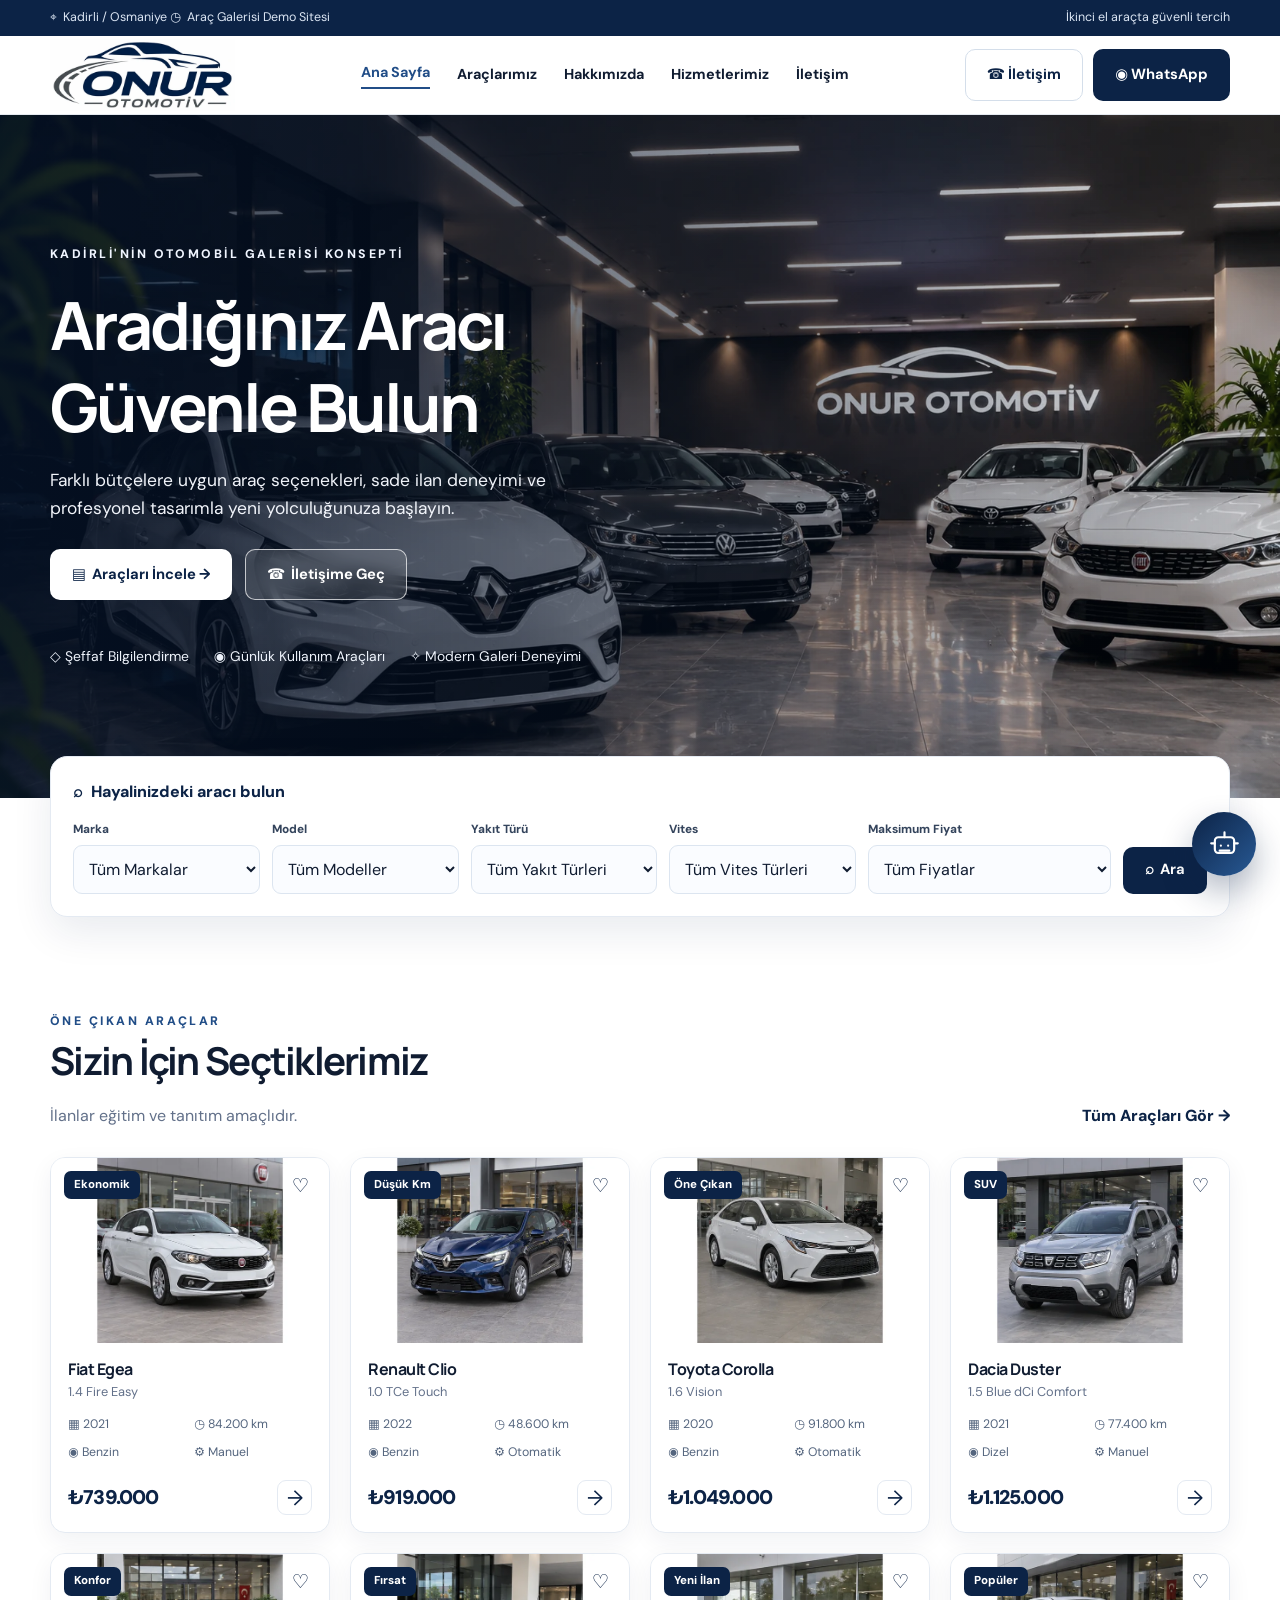
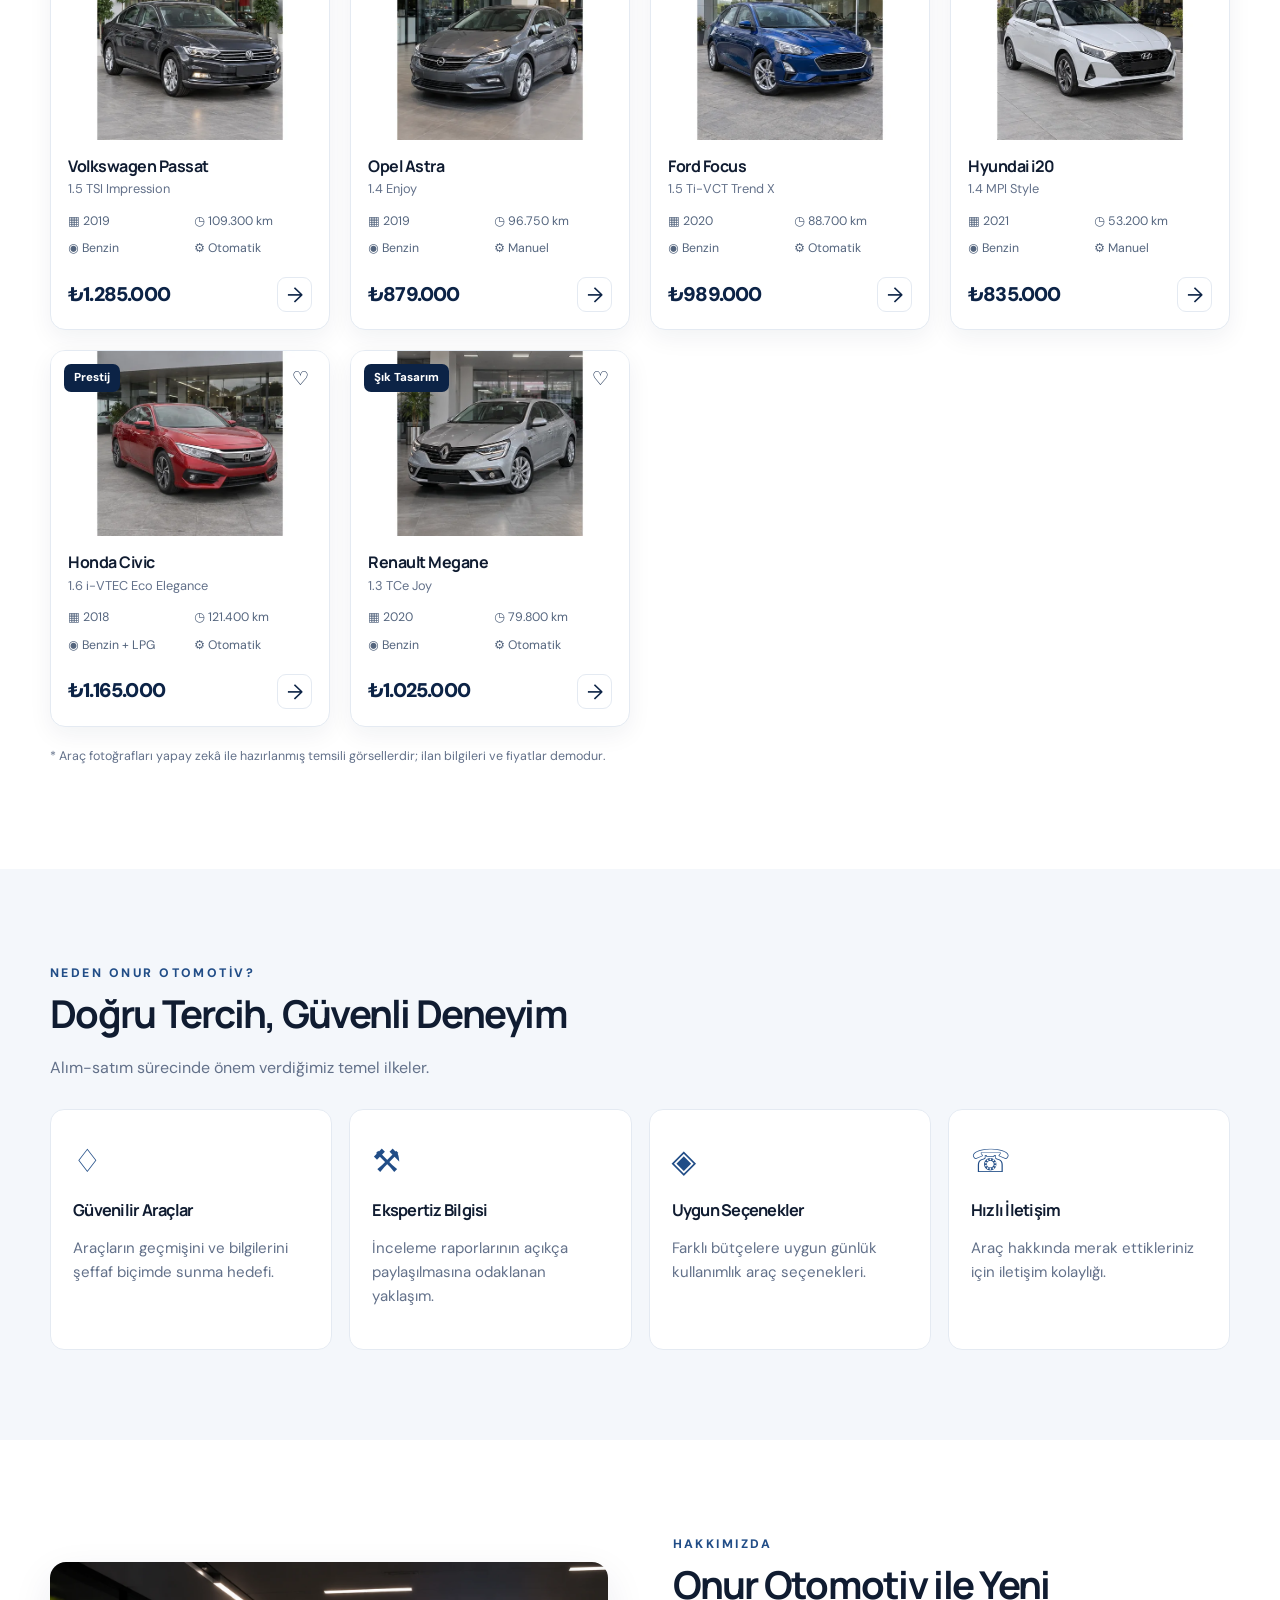
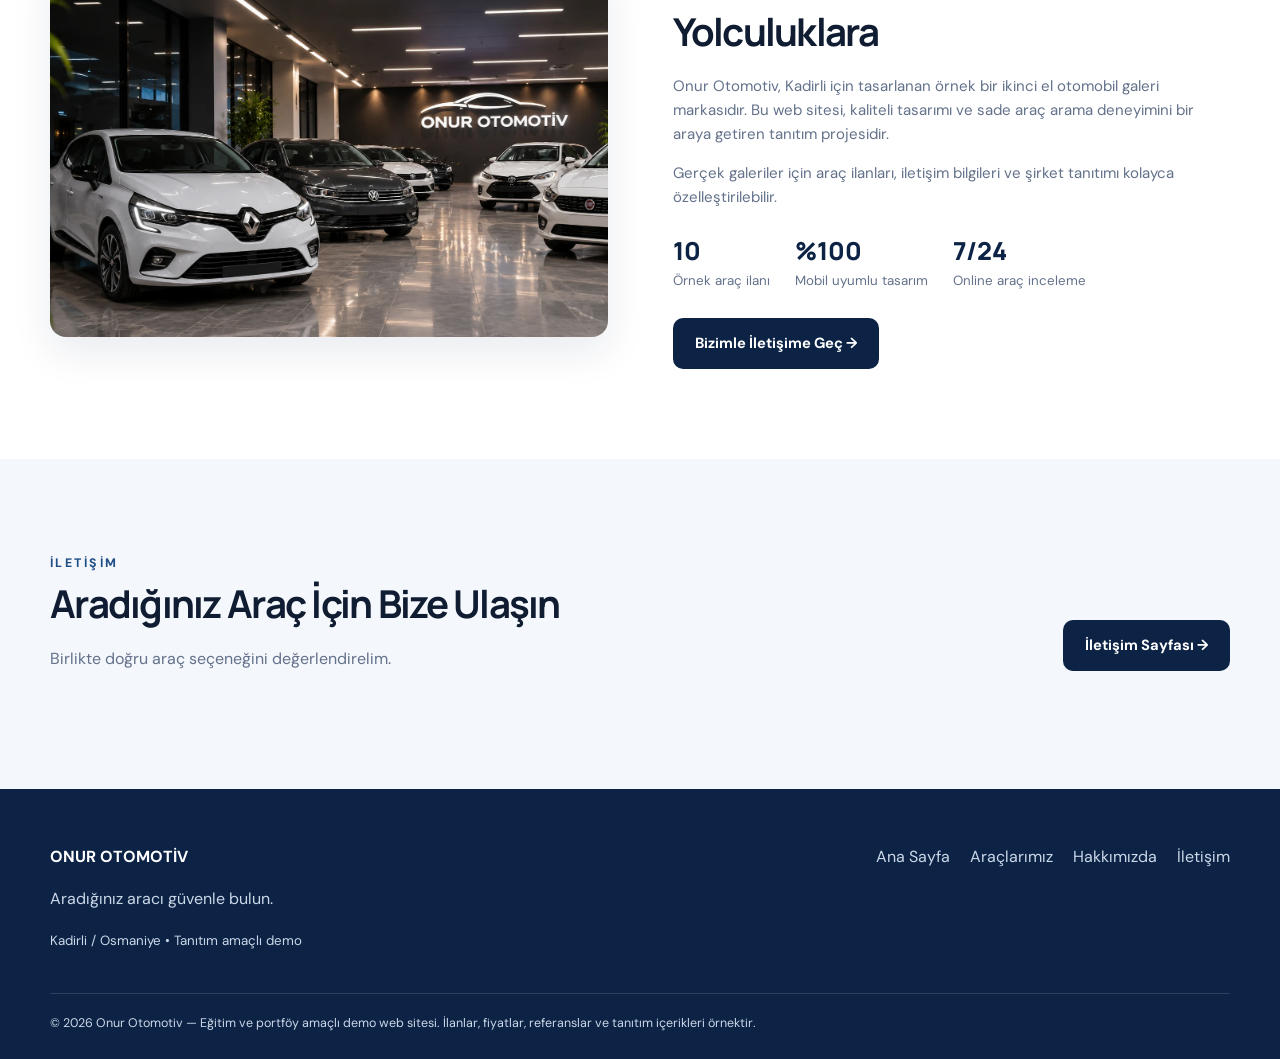
==== commit d0de33fd: "Add chatbot and favicon" ====
--- a/onur-otomotiv/index.html
+++ b/onur-otomotiv/index.html
@@ -1,4 +1,7 @@
+<!doctype html>
 <!DOCTYPE html>
 
-<html lang="tr"><head><title>Onur Otomotiv | Kadirli İkinci El Araçlar</title><meta content="Onur Otomotiv Kadirli ikinci el araç galerisi demosu: Fiat Egea, Renault Clio, Toyota Corolla ve daha fazla örnek ilanı inceleyin, fiyat ve modele göre filtreleyin." name="description"/><meta charset="utf-8"/><meta content="width=device-width,initial-scale=1" name="viewport"/><meta content="#0c2346" name="theme-color"/><meta content="light" name="color-scheme"/><meta content="index,follow" name="robots"/><link href="assets/favicon.svg" rel="icon" type="image/svg+xml"/><link href="https://fonts.googleapis.com" rel="preconnect"/><link crossorigin="" href="https://fonts.gstatic.com" rel="preconnect"/><link as="image" fetchpriority="high" href="assets/showroom.webp" rel="preload" type="image/webp"/><link href="style.css" rel="stylesheet"/></head><body><div class="topbar"><div class="container topbar-inner"><span>⌖  Kadirli / Osmaniye <span>◷  Araç Galerisi Demo Sitesi</span></span><span>İkinci el araçta güvenli tercih</span></div></div>
-<header class="header"><div class="container nav"><a aria-label="Onur Otomotiv ana sayfa" class="brand" href="index.html"><img alt="Onur Otomotiv logosu" height="72" src="assets/onur-logo.webp" width="185"/></a><nav aria-label="Ana menü" class="links" id="main-links"><a class="active" data-page="index" href="index.html">Ana Sayfa</a><a data-page="araclar" href="araclar.html">Araçlarımız</a><a href="index.html#hakkimizda">Hakkımızda</a><a href="index.html#hizmetler">Hizmetlerimiz</a><a data-page="iletisim" href="iletisim.html">İletişim</a></nav><div class="nav-actions"><a class="btn btn-outline" data-phone="" href="iletisim.html">☎ İletişim</a><a class="btn btn-primary" data-whatsapp="" href="iletisim.html">◉ WhatsApp</a></div><button aria-controls="main-links" aria-expanded="false" aria-label="Menüyü aç" class="menu-btn" id="menu-toggle" type="button">☰</button></div></header><main><section aria-label="Onur Otomotiv galeri tanıtımı" class="hero"><picture class="hero-picture"><source media="(max-width: 700px)" srcset="assets/showroom-mobile.webp" type="image/webp"/><img alt="Fiat Egea, Renault Clio ve Toyota Corolla gibi günlük araçların yer aldığı temsili galeri fotoğrafı" class="hero-poster" decoding="async" fetchpriority="high" height="941" src="assets/showroom.webp" width="1672"/></picture><div class="container hero-content"><span class="eyebrow">Kadirli'nin otomobil galerisi konsepti</span><h1>Aradığınız Aracı<br/><span>Güvenle Bulun</span></h1><p>Farklı bütçelere uygun araç seçenekleri, sade ilan deneyimi ve profesyonel tasarımla yeni yolculuğunuza başlayın.</p><div class="hero-actions"><a class="btn btn-white" href="araclar.html">▤  Araçları İncele →</a><a class="btn btn-glass" href="iletisim.html">☎  İletişime Geç</a></div><div class="hero-mini"><span>◇ Şeffaf Bilgilendirme</span><span>◉ Günlük Kullanım Araçları</span><span>✧ Modern Galeri Deneyimi</span></div></div></section><div class="container search-wrap"><form aria-label="Araç arama" class="search-box" id="hero-search"><p class="search-heading">⌕  Hayalinizdeki aracı bulun</p><div class="search-grid"><div class="field"><label for="home-brand">Marka</label><select id="home-brand" name="brand"></select></div><div class="field"><label for="home-model">Model</label><select id="home-model" name="model"></select></div><div class="field"><label for="home-fuel">Yakıt Türü</label><select id="home-fuel" name="fuel"></select></div><div class="field"><label for="home-gear">Vites</label><select id="home-gear" name="gear"></select></div><div class="field"><label for="home-price">Maksimum Fiyat</label><select id="home-price" name="maxPrice"><option value="">Tüm Fiyatlar</option><option value="800000">800.000 ₺</option><option value="1000000">1.000.000 ₺</option><option value="1200000">1.200.000 ₺</option></select></div><button class="btn btn-primary" type="submit">⌕  Ara</button></div></form></div><section class="section" id="one-cikanlar"><div class="container"><div class="section-head reveal"><div><span class="eyebrow">Öne Çıkan Araçlar</span><h2>Sizin İçin Seçtiklerimiz</h2><p>İlanlar eğitim ve tanıtım amaçlıdır.</p></div><a class="text-link" href="araclar.html">Tüm Araçları Gör →</a></div><div class="cards" id="featured-cars"><article class="car-card reveal"><div class="car-image"><a aria-label="Fiat Egea detayları" class="car-image-link" href="arac-fiat-egea-2021.html"><img alt="2021 Fiat Egea 1.4 Fire Easy ön görünüm" decoding="async" height="427" loading="lazy" sizes="(max-width:520px) calc(100vw - 36px), (max-width:780px) 48vw, (max-width:1140px) 33vw, 285px" src="assets/cars/fiat-egea-white-front-640.webp" srcset="assets/cars/fiat-egea-white-front-640.webp 640w, assets/cars/fiat-egea-white-front-1536.webp 1536w" width="640"/></a><span class="pill">Ekonomik</span><button aria-label="Favorilere ekle" aria-pressed="false" class="fav" data-fav="fiat-egea-2021" type="button">♡</button></div><div class="car-info"><h3><a href="arac-fiat-egea-2021.html">Fiat Egea</a></h3><p class="trim">1.4 Fire Easy</p><div class="specs"><span>▦ 2021</span><span>◷ 84.200 km</span><span>◉ Benzin</span><span>⚙ Manuel</span></div><div class="car-bottom"><strong class="price">₺739.000</strong><a aria-label="Araç detayını aç" class="round-link" href="arac-fiat-egea-2021.html">→</a></div></div></article><article class="car-card reveal"><div class="car-image"><a aria-label="Renault Clio detayları" class="car-image-link" href="arac-renault-clio-2022.html"><img alt="2022 Renault Clio 1.0 TCe Touch ön görünüm" decoding="async" height="427" loading="lazy" sizes="(max-width:520px) calc(100vw - 36px), (max-width:780px) 48vw, (max-width:1140px) 33vw, 285px" src="assets/cars/renault-clio-blue-front-640.webp" srcset="assets/cars/renault-clio-blue-front-640.webp 640w, assets/cars/renault-clio-blue-front-1536.webp 1536w" width="640"/></a><span class="pill">Düşük Km</span><button aria-label="Favorilere ekle" aria-pressed="false" class="fav" data-fav="renault-clio-2022" type="button">♡</button></div><div class="car-info"><h3><a href="arac-renault-clio-2022.html">Renault Clio</a></h3><p class="trim">1.0 TCe Touch</p><div class="specs"><span>▦ 2022</span><span>◷ 48.600 km</span><span>◉ Benzin</span><span>⚙ Otomatik</span></div><div class="car-bottom"><strong class="price">₺919.000</strong><a aria-label="Araç detayını aç" class="round-link" href="arac-renault-clio-2022.html">→</a></div></div></article><article class="car-card reveal"><div class="car-image"><a aria-label="Toyota Corolla detayları" class="car-image-link" href="arac-toyota-corolla-2020.html"><img alt="2020 Toyota Corolla 1.6 Vision ön görünüm" decoding="async" height="427" loading="lazy" sizes="(max-width:520px) calc(100vw - 36px), (max-width:780px) 48vw, (max-width:1140px) 33vw, 285px" src="assets/cars/toyota-corolla-white-front-640.webp" srcset="assets/cars/toyota-corolla-white-front-640.webp 640w, assets/cars/toyota-corolla-white-front-1536.webp 1536w" width="640"/></a><span class="pill">Öne Çıkan</span><button aria-label="Favorilere ekle" aria-pressed="false" class="fav" data-fav="toyota-corolla-2020" type="button">♡</button></div><div class="car-info"><h3><a href="arac-toyota-corolla-2020.html">Toyota Corolla</a></h3><p class="trim">1.6 Vision</p><div class="specs"><span>▦ 2020</span><span>◷ 91.800 km</span><span>◉ Benzin</span><span>⚙ Otomatik</span></div><div class="car-bottom"><strong class="price">₺1.049.000</strong><a aria-label="Araç detayını aç" class="round-link" href="arac-toyota-corolla-2020.html">→</a></div></div></article><article class="car-card reveal"><div class="car-image"><a aria-label="Dacia Duster detayları" class="car-image-link" href="arac-dacia-duster-2021.html"><img alt="2021 Dacia Duster 1.5 Blue dCi Comfort ön görünüm" decoding="async" height="427" loading="lazy" sizes="(max-width:520px) calc(100vw - 36px), (max-width:780px) 48vw, (max-width:1140px) 33vw, 285px" src="assets/cars/dacia-duster-silver-front-640.webp" srcset="assets/cars/dacia-duster-silver-front-640.webp 640w, assets/cars/dacia-duster-silver-front-1536.webp 1536w" width="640"/></a><span class="pill">SUV</span><button aria-label="Favorilere ekle" aria-pressed="false" class="fav" data-fav="dacia-duster-2021" type="button">♡</button></div><div class="car-info"><h3><a href="arac-dacia-duster-2021.html">Dacia Duster</a></h3><p class="trim">1.5 Blue dCi Comfort</p><div class="specs"><span>▦ 2021</span><span>◷ 77.400 km</span><span>◉ Dizel</span><span>⚙ Manuel</span></div><div class="car-bottom"><strong class="price">₺1.125.000</strong><a aria-label="Araç detayını aç" class="round-link" href="arac-dacia-duster-2021.html">→</a></div></div></article><article class="car-card reveal"><div class="car-image"><a aria-label="Volkswagen Passat detayları" class="car-image-link" href="arac-volkswagen-passat-2019.html"><img alt="2019 Volkswagen Passat 1.5 TSI Impression ön görünüm" decoding="async" height="427" loading="lazy" sizes="(max-width:520px) calc(100vw - 36px), (max-width:780px) 48vw, (max-width:1140px) 33vw, 285px" src="assets/cars/volkswagen-passat-gray-front-640.webp" srcset="assets/cars/volkswagen-passat-gray-front-640.webp 640w, assets/cars/volkswagen-passat-gray-front-1536.webp 1536w" width="640"/></a><span class="pill">Konfor</span><button aria-label="Favorilere ekle" aria-pressed="false" class="fav" data-fav="volkswagen-passat-2019" type="button">♡</button></div><div class="car-info"><h3><a href="arac-volkswagen-passat-2019.html">Volkswagen Passat</a></h3><p class="trim">1.5 TSI Impression</p><div class="specs"><span>▦ 2019</span><span>◷ 109.300 km</span><span>◉ Benzin</span><span>⚙ Otomatik</span></div><div class="car-bottom"><strong class="price">₺1.285.000</strong><a aria-label="Araç detayını aç" class="round-link" href="arac-volkswagen-passat-2019.html">→</a></div></div></article><article class="car-card reveal"><div class="car-image"><a aria-label="Opel Astra detayları" class="car-image-link" href="arac-opel-astra-2019.html"><img alt="2019 Opel Astra 1.4 Enjoy ön görünüm" decoding="async" height="427" loading="lazy" sizes="(max-width:520px) calc(100vw - 36px), (max-width:780px) 48vw, (max-width:1140px) 33vw, 285px" src="assets/cars/opel-astra-gray-front-640.webp" srcset="assets/cars/opel-astra-gray-front-640.webp 640w, assets/cars/opel-astra-gray-front-1536.webp 1536w" width="640"/></a><span class="pill">Fırsat</span><button aria-label="Favorilere ekle" aria-pressed="false" class="fav" data-fav="opel-astra-2019" type="button">♡</button></div><div class="car-info"><h3><a href="arac-opel-astra-2019.html">Opel Astra</a></h3><p class="trim">1.4 Enjoy</p><div class="specs"><span>▦ 2019</span><span>◷ 96.750 km</span><span>◉ Benzin</span><span>⚙ Manuel</span></div><div class="car-bottom"><strong class="price">₺879.000</strong><a aria-label="Araç detayını aç" class="round-link" href="arac-opel-astra-2019.html">→</a></div></div></article><article class="car-card reveal"><div class="car-image"><a aria-label="Ford Focus detayları" class="car-image-link" href="arac-ford-focus-2020.html"><img alt="2020 Ford Focus 1.5 Ti-VCT Trend X ön görünüm" decoding="async" height="427" loading="lazy" sizes="(max-width:520px) calc(100vw - 36px), (max-width:780px) 48vw, (max-width:1140px) 33vw, 285px" src="assets/cars/ford-focus-blue-front-640.webp" srcset="assets/cars/ford-focus-blue-front-640.webp 640w, assets/cars/ford-focus-blue-front-1536.webp 1536w" width="640"/></a><span class="pill">Yeni İlan</span><button aria-label="Favorilere ekle" aria-pressed="false" class="fav" data-fav="ford-focus-2020" type="button">♡</button></div><div class="car-info"><h3><a href="arac-ford-focus-2020.html">Ford Focus</a></h3><p class="trim">1.5 Ti-VCT Trend X</p><div class="specs"><span>▦ 2020</span><span>◷ 88.700 km</span><span>◉ Benzin</span><span>⚙ Otomatik</span></div><div class="car-bottom"><strong class="price">₺989.000</strong><a aria-label="Araç detayını aç" class="round-link" href="arac-ford-focus-2020.html">→</a></div></div></article><article class="car-card reveal"><div class="car-image"><a aria-label="Hyundai i20 detayları" class="car-image-link" href="arac-hyundai-i20-2021.html"><img alt="2021 Hyundai i20 1.4 MPI Style ön görünüm" decoding="async" height="427" loading="lazy" sizes="(max-width:520px) calc(100vw - 36px), (max-width:780px) 48vw, (max-width:1140px) 33vw, 285px" src="assets/cars/hyundai-i20-white-front-640.webp" srcset="assets/cars/hyundai-i20-white-front-640.webp 640w, assets/cars/hyundai-i20-white-front-1536.webp 1536w" width="640"/></a><span class="pill">Popüler</span><button aria-label="Favorilere ekle" aria-pressed="false" class="fav" data-fav="hyundai-i20-2021" type="button">♡</button></div><div class="car-info"><h3><a href="arac-hyundai-i20-2021.html">Hyundai i20</a></h3><p class="trim">1.4 MPI Style</p><div class="specs"><span>▦ 2021</span><span>◷ 53.200 km</span><span>◉ Benzin</span><span>⚙ Manuel</span></div><div class="car-bottom"><strong class="price">₺835.000</strong><a aria-label="Araç detayını aç" class="round-link" href="arac-hyundai-i20-2021.html">→</a></div></div></article><article class="car-card reveal"><div class="car-image"><a aria-label="Honda Civic detayları" class="car-image-link" href="arac-honda-civic-2018.html"><img alt="2018 Honda Civic 1.6 i-VTEC Eco Elegance ön görünüm" decoding="async" height="427" loading="lazy" sizes="(max-width:520px) calc(100vw - 36px), (max-width:780px) 48vw, (max-width:1140px) 33vw, 285px" src="assets/cars/honda-civic-red-front-640.webp" srcset="assets/cars/honda-civic-red-front-640.webp 640w, assets/cars/honda-civic-red-front-1536.webp 1536w" width="640"/></a><span class="pill">Prestij</span><button aria-label="Favorilere ekle" aria-pressed="false" class="fav" data-fav="honda-civic-2018" type="button">♡</button></div><div class="car-info"><h3><a href="arac-honda-civic-2018.html">Honda Civic</a></h3><p class="trim">1.6 i-VTEC Eco Elegance</p><div class="specs"><span>▦ 2018</span><span>◷ 121.400 km</span><span>◉ Benzin + LPG</span><span>⚙ Otomatik</span></div><div class="car-bottom"><strong class="price">₺1.165.000</strong><a aria-label="Araç detayını aç" class="round-link" href="arac-honda-civic-2018.html">→</a></div></div></article><article class="car-card reveal"><div class="car-image"><a aria-label="Renault Megane detayları" class="car-image-link" href="arac-renault-megane-2020.html"><img alt="2020 Renault Megane 1.3 TCe Joy ön görünüm" decoding="async" height="427" loading="lazy" sizes="(max-width:520px) calc(100vw - 36px), (max-width:780px) 48vw, (max-width:1140px) 33vw, 285px" src="assets/cars/renault-megane-silver-front-640.webp" srcset="assets/cars/renault-megane-silver-front-640.webp 640w, assets/cars/renault-megane-silver-front-1536.webp 1536w" width="640"/></a><span class="pill">Şık Tasarım</span><button aria-label="Favorilere ekle" aria-pressed="false" class="fav" data-fav="renault-megane-2020" type="button">♡</button></div><div class="car-info"><h3><a href="arac-renault-megane-2020.html">Renault Megane</a></h3><p class="trim">1.3 TCe Joy</p><div class="specs"><span>▦ 2020</span><span>◷ 79.800 km</span><span>◉ Benzin</span><span>⚙ Otomatik</span></div><div class="car-bottom"><strong class="price">₺1.025.000</strong><a aria-label="Araç detayını aç" class="round-link" href="arac-renault-megane-2020.html">→</a></div></div></article></div><p class="form-message" style="margin-top:20px">* Araç fotoğrafları yapay zekâ ile hazırlanmış temsili görsellerdir; ilan bilgileri ve fiyatlar demodur.</p></div></section><section class="section soft" id="hizmetler"><div class="container"><div class="section-head reveal"><div><span class="eyebrow">Neden Onur Otomotiv?</span><h2>Doğru Tercih, Güvenli Deneyim</h2><p>Alım-satım sürecinde önem verdiğimiz temel ilkeler.</p></div></div><div class="benefits"><article class="benefit reveal"><div class="symbol">♢</div><h3>Güvenilir Araçlar</h3><p>Araçların geçmişini ve bilgilerini şeffaf biçimde sunma hedefi.</p></article><article class="benefit reveal"><div class="symbol">⚒</div><h3>Ekspertiz Bilgisi</h3><p>İnceleme raporlarının açıkça paylaşılmasına odaklanan yaklaşım.</p></article><article class="benefit reveal"><div class="symbol">◈</div><h3>Uygun Seçenekler</h3><p>Farklı bütçelere uygun günlük kullanımlık araç seçenekleri.</p></article><article class="benefit reveal"><div class="symbol">☏</div><h3>Hızlı İletişim</h3><p>Araç hakkında merak ettikleriniz için iletişim kolaylığı.</p></article></div></div></section><section class="section" id="hakkimizda"><div class="container about-grid"><img alt="Onur Otomotiv demo otomobil galeri iç görünümü" class="about-image reveal" decoding="async" height="941" loading="lazy" src="assets/showroom.webp" width="1672"/><div class="about-copy reveal"><span class="eyebrow">Hakkımızda</span><h2>Onur Otomotiv ile Yeni Yolculuklara</h2><p>Onur Otomotiv, Kadirli için tasarlanan örnek bir ikinci el otomobil galeri markasıdır. Bu web sitesi, kaliteli tasarımı ve sade araç arama deneyimini bir araya getiren tanıtım projesidir.</p><p>Gerçek galeriler için araç ilanları, iletişim bilgileri ve şirket tanıtımı kolayca özelleştirilebilir.</p><div class="stats"><div class="stat"><strong><span id="sample-count">10</span></strong><small>Örnek araç ilanı</small></div><div class="stat"><strong>%100</strong><small>Mobil uyumlu tasarım</small></div><div class="stat"><strong>7/24</strong><small>Online araç inceleme</small></div></div><a class="btn btn-primary" href="iletisim.html">Bizimle İletişime Geç →</a></div></div></section><section class="section soft"><div class="container section-head reveal"><div><span class="eyebrow">İletişim</span><h2>Aradığınız Araç İçin Bize Ulaşın</h2><p>Birlikte doğru araç seçeneğini değerlendirelim.</p></div><a class="btn btn-primary" href="iletisim.html">İletişim Sayfası →</a></div></section></main><footer class="footer"><div class="container"><div class="footer-grid"><div><strong>ONUR OTOMOTİV</strong><p>Aradığınız aracı güvenle bulun.</p><small>Kadirli / Osmaniye • Tanıtım amaçlı demo</small></div><nav aria-label="Alt menü" class="footer-links"><a href="index.html">Ana Sayfa</a><a href="araclar.html">Araçlarımız</a><a href="index.html#hakkimizda">Hakkımızda</a><a href="iletisim.html">İletişim</a></nav></div><div class="copyright">© 2026 Onur Otomotiv — Eğitim ve portföy amaçlı demo web sitesi. İlanlar, fiyatlar, referanslar ve tanıtım içerikleri örnektir.</div></div></footer><a aria-label="WhatsApp iletişimi" class="floating-wa" data-whatsapp="" href="iletisim.html" title="WhatsApp">✆</a><script defer="" src="data.js"></script><script defer="" src="app.js"></script></body></html>+<!DOCTYPE html>
+
+<html lang="tr"><head><title>Onur Otomotiv | Kadirli İkinci El Araçlar</title><meta content="Onur Otomotiv Kadirli ikinci el araç galerisi demosu: Fiat Egea, Renault Clio, Toyota Corolla ve daha fazla örnek ilanı inceleyin, fiyat ve modele göre filtreleyin." name="description"/><meta charset="utf-8"/><meta content="width=device-width,initial-scale=1" name="viewport"/><meta content="#0c2346" name="theme-color"/><meta content="light" name="color-scheme"/><meta content="index,follow" name="robots"/><link href="assets/favicon.png" rel="icon" sizes="64x64" type="image/png"/><link href="https://fonts.googleapis.com" rel="preconnect"/><link crossorigin="" href="https://fonts.gstatic.com" rel="preconnect"/><link as="image" fetchpriority="high" href="assets/showroom.webp" rel="preload" type="image/webp"/><link href="style.css" rel="stylesheet"/><link href="chatbot.css" rel="stylesheet"/><link href="assets/apple-touch-icon.png" rel="apple-touch-icon"/></head><body><div class="topbar"><div class="container topbar-inner"><span>⌖  Kadirli / Osmaniye <span>◷  Araç Galerisi Demo Sitesi</span></span><span>İkinci el araçta güvenli tercih</span></div></div>
+<header class="header"><div class="container nav"><a aria-label="Onur Otomotiv ana sayfa" class="brand" href="index.html"><img alt="Onur Otomotiv logosu" height="72" src="assets/onur-logo.webp" width="185"/></a><nav aria-label="Ana menü" class="links" id="main-links"><a class="active" data-page="index" href="index.html">Ana Sayfa</a><a data-page="araclar" href="araclar.html">Araçlarımız</a><a href="index.html#hakkimizda">Hakkımızda</a><a href="index.html#hizmetler">Hizmetlerimiz</a><a data-page="iletisim" href="iletisim.html">İletişim</a></nav><div class="nav-actions"><a class="btn btn-outline" data-phone="" href="iletisim.html">☎ İletişim</a><a class="btn btn-primary" data-whatsapp="" href="iletisim.html">◉ WhatsApp</a></div><button aria-controls="main-links" aria-expanded="false" aria-label="Menüyü aç" class="menu-btn" id="menu-toggle" type="button">☰</button></div></header><main><section aria-label="Onur Otomotiv galeri tanıtımı" class="hero"><picture class="hero-picture"><source media="(max-width: 700px)" srcset="assets/showroom-mobile.webp" type="image/webp"/><img alt="Fiat Egea, Renault Clio ve Toyota Corolla gibi günlük araçların yer aldığı temsili galeri fotoğrafı" class="hero-poster" decoding="async" fetchpriority="high" height="941" src="assets/showroom.webp" width="1672"/></picture><div class="container hero-content"><span class="eyebrow">Kadirli'nin otomobil galerisi konsepti</span><h1>Aradığınız Aracı<br/><span>Güvenle Bulun</span></h1><p>Farklı bütçelere uygun araç seçenekleri, sade ilan deneyimi ve profesyonel tasarımla yeni yolculuğunuza başlayın.</p><div class="hero-actions"><a class="btn btn-white" href="araclar.html">▤  Araçları İncele →</a><a class="btn btn-glass" href="iletisim.html">☎  İletişime Geç</a></div><div class="hero-mini"><span>◇ Şeffaf Bilgilendirme</span><span>◉ Günlük Kullanım Araçları</span><span>✧ Modern Galeri Deneyimi</span></div></div></section><div class="container search-wrap"><form aria-label="Araç arama" class="search-box" id="hero-search"><p class="search-heading">⌕  Hayalinizdeki aracı bulun</p><div class="search-grid"><div class="field"><label for="home-brand">Marka</label><select id="home-brand" name="brand"></select></div><div class="field"><label for="home-model">Model</label><select id="home-model" name="model"></select></div><div class="field"><label for="home-fuel">Yakıt Türü</label><select id="home-fuel" name="fuel"></select></div><div class="field"><label for="home-gear">Vites</label><select id="home-gear" name="gear"></select></div><div class="field"><label for="home-price">Maksimum Fiyat</label><select id="home-price" name="maxPrice"><option value="">Tüm Fiyatlar</option><option value="800000">800.000 ₺</option><option value="1000000">1.000.000 ₺</option><option value="1200000">1.200.000 ₺</option></select></div><button class="btn btn-primary" type="submit">⌕  Ara</button></div></form></div><section class="section" id="one-cikanlar"><div class="container"><div class="section-head reveal"><div><span class="eyebrow">Öne Çıkan Araçlar</span><h2>Sizin İçin Seçtiklerimiz</h2><p>İlanlar eğitim ve tanıtım amaçlıdır.</p></div><a class="text-link" href="araclar.html">Tüm Araçları Gör →</a></div><div class="cards" id="featured-cars"><article class="car-card reveal"><div class="car-image"><a aria-label="Fiat Egea detayları" class="car-image-link" href="arac-fiat-egea-2021.html"><img alt="2021 Fiat Egea 1.4 Fire Easy ön görünüm" decoding="async" height="427" loading="lazy" sizes="(max-width:520px) calc(100vw - 36px), (max-width:780px) 48vw, (max-width:1140px) 33vw, 285px" src="assets/cars/fiat-egea-white-front-640.webp" srcset="assets/cars/fiat-egea-white-front-640.webp 640w, assets/cars/fiat-egea-white-front-1536.webp 1536w" width="640"/></a><span class="pill">Ekonomik</span><button aria-label="Favorilere ekle" aria-pressed="false" class="fav" data-fav="fiat-egea-2021" type="button">♡</button></div><div class="car-info"><h3><a href="arac-fiat-egea-2021.html">Fiat Egea</a></h3><p class="trim">1.4 Fire Easy</p><div class="specs"><span>▦ 2021</span><span>◷ 84.200 km</span><span>◉ Benzin</span><span>⚙ Manuel</span></div><div class="car-bottom"><strong class="price">₺739.000</strong><a aria-label="Araç detayını aç" class="round-link" href="arac-fiat-egea-2021.html">→</a></div></div></article><article class="car-card reveal"><div class="car-image"><a aria-label="Renault Clio detayları" class="car-image-link" href="arac-renault-clio-2022.html"><img alt="2022 Renault Clio 1.0 TCe Touch ön görünüm" decoding="async" height="427" loading="lazy" sizes="(max-width:520px) calc(100vw - 36px), (max-width:780px) 48vw, (max-width:1140px) 33vw, 285px" src="assets/cars/renault-clio-blue-front-640.webp" srcset="assets/cars/renault-clio-blue-front-640.webp 640w, assets/cars/renault-clio-blue-front-1536.webp 1536w" width="640"/></a><span class="pill">Düşük Km</span><button aria-label="Favorilere ekle" aria-pressed="false" class="fav" data-fav="renault-clio-2022" type="button">♡</button></div><div class="car-info"><h3><a href="arac-renault-clio-2022.html">Renault Clio</a></h3><p class="trim">1.0 TCe Touch</p><div class="specs"><span>▦ 2022</span><span>◷ 48.600 km</span><span>◉ Benzin</span><span>⚙ Otomatik</span></div><div class="car-bottom"><strong class="price">₺919.000</strong><a aria-label="Araç detayını aç" class="round-link" href="arac-renault-clio-2022.html">→</a></div></div></article><article class="car-card reveal"><div class="car-image"><a aria-label="Toyota Corolla detayları" class="car-image-link" href="arac-toyota-corolla-2020.html"><img alt="2020 Toyota Corolla 1.6 Vision ön görünüm" decoding="async" height="427" loading="lazy" sizes="(max-width:520px) calc(100vw - 36px), (max-width:780px) 48vw, (max-width:1140px) 33vw, 285px" src="assets/cars/toyota-corolla-white-front-640.webp" srcset="assets/cars/toyota-corolla-white-front-640.webp 640w, assets/cars/toyota-corolla-white-front-1536.webp 1536w" width="640"/></a><span class="pill">Öne Çıkan</span><button aria-label="Favorilere ekle" aria-pressed="false" class="fav" data-fav="toyota-corolla-2020" type="button">♡</button></div><div class="car-info"><h3><a href="arac-toyota-corolla-2020.html">Toyota Corolla</a></h3><p class="trim">1.6 Vision</p><div class="specs"><span>▦ 2020</span><span>◷ 91.800 km</span><span>◉ Benzin</span><span>⚙ Otomatik</span></div><div class="car-bottom"><strong class="price">₺1.049.000</strong><a aria-label="Araç detayını aç" class="round-link" href="arac-toyota-corolla-2020.html">→</a></div></div></article><article class="car-card reveal"><div class="car-image"><a aria-label="Dacia Duster detayları" class="car-image-link" href="arac-dacia-duster-2021.html"><img alt="2021 Dacia Duster 1.5 Blue dCi Comfort ön görünüm" decoding="async" height="427" loading="lazy" sizes="(max-width:520px) calc(100vw - 36px), (max-width:780px) 48vw, (max-width:1140px) 33vw, 285px" src="assets/cars/dacia-duster-silver-front-640.webp" srcset="assets/cars/dacia-duster-silver-front-640.webp 640w, assets/cars/dacia-duster-silver-front-1536.webp 1536w" width="640"/></a><span class="pill">SUV</span><button aria-label="Favorilere ekle" aria-pressed="false" class="fav" data-fav="dacia-duster-2021" type="button">♡</button></div><div class="car-info"><h3><a href="arac-dacia-duster-2021.html">Dacia Duster</a></h3><p class="trim">1.5 Blue dCi Comfort</p><div class="specs"><span>▦ 2021</span><span>◷ 77.400 km</span><span>◉ Dizel</span><span>⚙ Manuel</span></div><div class="car-bottom"><strong class="price">₺1.125.000</strong><a aria-label="Araç detayını aç" class="round-link" href="arac-dacia-duster-2021.html">→</a></div></div></article><article class="car-card reveal"><div class="car-image"><a aria-label="Volkswagen Passat detayları" class="car-image-link" href="arac-volkswagen-passat-2019.html"><img alt="2019 Volkswagen Passat 1.5 TSI Impression ön görünüm" decoding="async" height="427" loading="lazy" sizes="(max-width:520px) calc(100vw - 36px), (max-width:780px) 48vw, (max-width:1140px) 33vw, 285px" src="assets/cars/volkswagen-passat-gray-front-640.webp" srcset="assets/cars/volkswagen-passat-gray-front-640.webp 640w, assets/cars/volkswagen-passat-gray-front-1536.webp 1536w" width="640"/></a><span class="pill">Konfor</span><button aria-label="Favorilere ekle" aria-pressed="false" class="fav" data-fav="volkswagen-passat-2019" type="button">♡</button></div><div class="car-info"><h3><a href="arac-volkswagen-passat-2019.html">Volkswagen Passat</a></h3><p class="trim">1.5 TSI Impression</p><div class="specs"><span>▦ 2019</span><span>◷ 109.300 km</span><span>◉ Benzin</span><span>⚙ Otomatik</span></div><div class="car-bottom"><strong class="price">₺1.285.000</strong><a aria-label="Araç detayını aç" class="round-link" href="arac-volkswagen-passat-2019.html">→</a></div></div></article><article class="car-card reveal"><div class="car-image"><a aria-label="Opel Astra detayları" class="car-image-link" href="arac-opel-astra-2019.html"><img alt="2019 Opel Astra 1.4 Enjoy ön görünüm" decoding="async" height="427" loading="lazy" sizes="(max-width:520px) calc(100vw - 36px), (max-width:780px) 48vw, (max-width:1140px) 33vw, 285px" src="assets/cars/opel-astra-gray-front-640.webp" srcset="assets/cars/opel-astra-gray-front-640.webp 640w, assets/cars/opel-astra-gray-front-1536.webp 1536w" width="640"/></a><span class="pill">Fırsat</span><button aria-label="Favorilere ekle" aria-pressed="false" class="fav" data-fav="opel-astra-2019" type="button">♡</button></div><div class="car-info"><h3><a href="arac-opel-astra-2019.html">Opel Astra</a></h3><p class="trim">1.4 Enjoy</p><div class="specs"><span>▦ 2019</span><span>◷ 96.750 km</span><span>◉ Benzin</span><span>⚙ Manuel</span></div><div class="car-bottom"><strong class="price">₺879.000</strong><a aria-label="Araç detayını aç" class="round-link" href="arac-opel-astra-2019.html">→</a></div></div></article><article class="car-card reveal"><div class="car-image"><a aria-label="Ford Focus detayları" class="car-image-link" href="arac-ford-focus-2020.html"><img alt="2020 Ford Focus 1.5 Ti-VCT Trend X ön görünüm" decoding="async" height="427" loading="lazy" sizes="(max-width:520px) calc(100vw - 36px), (max-width:780px) 48vw, (max-width:1140px) 33vw, 285px" src="assets/cars/ford-focus-blue-front-640.webp" srcset="assets/cars/ford-focus-blue-front-640.webp 640w, assets/cars/ford-focus-blue-front-1536.webp 1536w" width="640"/></a><span class="pill">Yeni İlan</span><button aria-label="Favorilere ekle" aria-pressed="false" class="fav" data-fav="ford-focus-2020" type="button">♡</button></div><div class="car-info"><h3><a href="arac-ford-focus-2020.html">Ford Focus</a></h3><p class="trim">1.5 Ti-VCT Trend X</p><div class="specs"><span>▦ 2020</span><span>◷ 88.700 km</span><span>◉ Benzin</span><span>⚙ Otomatik</span></div><div class="car-bottom"><strong class="price">₺989.000</strong><a aria-label="Araç detayını aç" class="round-link" href="arac-ford-focus-2020.html">→</a></div></div></article><article class="car-card reveal"><div class="car-image"><a aria-label="Hyundai i20 detayları" class="car-image-link" href="arac-hyundai-i20-2021.html"><img alt="2021 Hyundai i20 1.4 MPI Style ön görünüm" decoding="async" height="427" loading="lazy" sizes="(max-width:520px) calc(100vw - 36px), (max-width:780px) 48vw, (max-width:1140px) 33vw, 285px" src="assets/cars/hyundai-i20-white-front-640.webp" srcset="assets/cars/hyundai-i20-white-front-640.webp 640w, assets/cars/hyundai-i20-white-front-1536.webp 1536w" width="640"/></a><span class="pill">Popüler</span><button aria-label="Favorilere ekle" aria-pressed="false" class="fav" data-fav="hyundai-i20-2021" type="button">♡</button></div><div class="car-info"><h3><a href="arac-hyundai-i20-2021.html">Hyundai i20</a></h3><p class="trim">1.4 MPI Style</p><div class="specs"><span>▦ 2021</span><span>◷ 53.200 km</span><span>◉ Benzin</span><span>⚙ Manuel</span></div><div class="car-bottom"><strong class="price">₺835.000</strong><a aria-label="Araç detayını aç" class="round-link" href="arac-hyundai-i20-2021.html">→</a></div></div></article><article class="car-card reveal"><div class="car-image"><a aria-label="Honda Civic detayları" class="car-image-link" href="arac-honda-civic-2018.html"><img alt="2018 Honda Civic 1.6 i-VTEC Eco Elegance ön görünüm" decoding="async" height="427" loading="lazy" sizes="(max-width:520px) calc(100vw - 36px), (max-width:780px) 48vw, (max-width:1140px) 33vw, 285px" src="assets/cars/honda-civic-red-front-640.webp" srcset="assets/cars/honda-civic-red-front-640.webp 640w, assets/cars/honda-civic-red-front-1536.webp 1536w" width="640"/></a><span class="pill">Prestij</span><button aria-label="Favorilere ekle" aria-pressed="false" class="fav" data-fav="honda-civic-2018" type="button">♡</button></div><div class="car-info"><h3><a href="arac-honda-civic-2018.html">Honda Civic</a></h3><p class="trim">1.6 i-VTEC Eco Elegance</p><div class="specs"><span>▦ 2018</span><span>◷ 121.400 km</span><span>◉ Benzin + LPG</span><span>⚙ Otomatik</span></div><div class="car-bottom"><strong class="price">₺1.165.000</strong><a aria-label="Araç detayını aç" class="round-link" href="arac-honda-civic-2018.html">→</a></div></div></article><article class="car-card reveal"><div class="car-image"><a aria-label="Renault Megane detayları" class="car-image-link" href="arac-renault-megane-2020.html"><img alt="2020 Renault Megane 1.3 TCe Joy ön görünüm" decoding="async" height="427" loading="lazy" sizes="(max-width:520px) calc(100vw - 36px), (max-width:780px) 48vw, (max-width:1140px) 33vw, 285px" src="assets/cars/renault-megane-silver-front-640.webp" srcset="assets/cars/renault-megane-silver-front-640.webp 640w, assets/cars/renault-megane-silver-front-1536.webp 1536w" width="640"/></a><span class="pill">Şık Tasarım</span><button aria-label="Favorilere ekle" aria-pressed="false" class="fav" data-fav="renault-megane-2020" type="button">♡</button></div><div class="car-info"><h3><a href="arac-renault-megane-2020.html">Renault Megane</a></h3><p class="trim">1.3 TCe Joy</p><div class="specs"><span>▦ 2020</span><span>◷ 79.800 km</span><span>◉ Benzin</span><span>⚙ Otomatik</span></div><div class="car-bottom"><strong class="price">₺1.025.000</strong><a aria-label="Araç detayını aç" class="round-link" href="arac-renault-megane-2020.html">→</a></div></div></article></div><p class="form-message" style="margin-top:20px">* Araç fotoğrafları yapay zekâ ile hazırlanmış temsili görsellerdir; ilan bilgileri ve fiyatlar demodur.</p></div></section><section class="section soft" id="hizmetler"><div class="container"><div class="section-head reveal"><div><span class="eyebrow">Neden Onur Otomotiv?</span><h2>Doğru Tercih, Güvenli Deneyim</h2><p>Alım-satım sürecinde önem verdiğimiz temel ilkeler.</p></div></div><div class="benefits"><article class="benefit reveal"><div class="symbol">♢</div><h3>Güvenilir Araçlar</h3><p>Araçların geçmişini ve bilgilerini şeffaf biçimde sunma hedefi.</p></article><article class="benefit reveal"><div class="symbol">⚒</div><h3>Ekspertiz Bilgisi</h3><p>İnceleme raporlarının açıkça paylaşılmasına odaklanan yaklaşım.</p></article><article class="benefit reveal"><div class="symbol">◈</div><h3>Uygun Seçenekler</h3><p>Farklı bütçelere uygun günlük kullanımlık araç seçenekleri.</p></article><article class="benefit reveal"><div class="symbol">☏</div><h3>Hızlı İletişim</h3><p>Araç hakkında merak ettikleriniz için iletişim kolaylığı.</p></article></div></div></section><section class="section" id="hakkimizda"><div class="container about-grid"><img alt="Onur Otomotiv demo otomobil galeri iç görünümü" class="about-image reveal" decoding="async" height="941" loading="lazy" src="assets/showroom.webp" width="1672"/><div class="about-copy reveal"><span class="eyebrow">Hakkımızda</span><h2>Onur Otomotiv ile Yeni Yolculuklara</h2><p>Onur Otomotiv, Kadirli için tasarlanan örnek bir ikinci el otomobil galeri markasıdır. Bu web sitesi, kaliteli tasarımı ve sade araç arama deneyimini bir araya getiren tanıtım projesidir.</p><p>Gerçek galeriler için araç ilanları, iletişim bilgileri ve şirket tanıtımı kolayca özelleştirilebilir.</p><div class="stats"><div class="stat"><strong><span id="sample-count">10</span></strong><small>Örnek araç ilanı</small></div><div class="stat"><strong>%100</strong><small>Mobil uyumlu tasarım</small></div><div class="stat"><strong>7/24</strong><small>Online araç inceleme</small></div></div><a class="btn btn-primary" href="iletisim.html">Bizimle İletişime Geç →</a></div></div></section><section class="section soft"><div class="container section-head reveal"><div><span class="eyebrow">İletişim</span><h2>Aradığınız Araç İçin Bize Ulaşın</h2><p>Birlikte doğru araç seçeneğini değerlendirelim.</p></div><a class="btn btn-primary" href="iletisim.html">İletişim Sayfası →</a></div></section></main><footer class="footer"><div class="container"><div class="footer-grid"><div><strong>ONUR OTOMOTİV</strong><p>Aradığınız aracı güvenle bulun.</p><small>Kadirli / Osmaniye • Tanıtım amaçlı demo</small></div><nav aria-label="Alt menü" class="footer-links"><a href="index.html">Ana Sayfa</a><a href="araclar.html">Araçlarımız</a><a href="index.html#hakkimizda">Hakkımızda</a><a href="iletisim.html">İletişim</a></nav></div><div class="copyright">© 2026 Onur Otomotiv — Eğitim ve portföy amaçlı demo web sitesi. İlanlar, fiyatlar, referanslar ve tanıtım içerikleri örnektir.</div></div></footer><script defer="" src="data.js"></script><script defer="" src="app.js"></script><div class="chatbot" id="onur-chatbot"><button aria-controls="onur-chat-panel" aria-expanded="false" aria-label="Onur Asistan sohbetini aç" class="chat-launch" type="button"><svg aria-hidden="true" viewbox="0 0 24 24"><rect height="13" rx="3" width="16" x="4" y="6"></rect><path d="M12 2v4M9 13h.01M15 13h.01M8 17h8M1 11h3M20 11h3"></path></svg></button><section aria-label="Onur Asistan sohbet penceresi" class="chat-panel" hidden="" id="onur-chat-panel" role="dialog"><div class="chat-header"><div aria-hidden="true" class="chat-avatar"><svg viewbox="0 0 24 24"><rect height="13" rx="3" width="16" x="4" y="6"></rect><path d="M12 2v4M9 13h.01M15 13h.01M8 17h8"></path></svg></div><div class="chat-header-title"><strong>Onur Asistan</strong><small>Akıllı araç danışmanı · Demo</small></div><button aria-label="Sohbeti kapat" class="chat-close" type="button">×</button></div><div aria-label="Sohbet mesajları" aria-live="off" class="chat-messages" role="log"></div><div aria-label="Örnek sorular" class="chat-suggestions"></div><form class="chat-compose"><label class="sr-only" for="chat-text-input">Mesajınızı yazın</label><input autocomplete="off" class="chat-input" id="chat-text-input" maxlength="500" placeholder="Sorunuzu buraya yazın..." required="" type="text"/><button aria-label="Mesajı gönder" type="submit"><svg aria-hidden="true" viewbox="0 0 24 24"><path d="m3 11 18-8-8 18-2-8-8-2Z"></path><path d="m11 13 10-10"></path></svg></button></form><span aria-live="polite" class="chat-live"></span></section></div><script defer="True" src="chatbot.js"></script></body></html>
--- a/onur-otomotiv/chatbot.css
+++ b/onur-otomotiv/chatbot.css
@@ -0,0 +1,33 @@
+/* Accessible Onur Asistan widget; isolated from existing page layout. */
+.chatbot{position:fixed;right:24px;bottom:24px;z-index:1000;font-family:'DM Sans',system-ui,sans-serif;color:#14243d}
+.chat-launch{width:64px;height:64px;display:flex;align-items:center;justify-content:center;border:0;border-radius:50%;color:#fff;background:linear-gradient(135deg,#0c2346,#285994);box-shadow:0 15px 33px rgba(12,35,70,.32);cursor:pointer;transition:transform .25s ease,box-shadow .25s ease}
+.chat-launch:hover,.chat-launch:focus-visible{transform:scale(1.06);box-shadow:0 17px 36px rgba(12,35,70,.42)}
+.chat-launch svg{width:29px;height:29px;fill:none;stroke:currentColor;stroke-width:1.8;stroke-linecap:round;stroke-linejoin:round}
+.chat-launch:focus-visible,.chat-close:focus-visible,.chat-prompt:focus-visible,.chat-compose button:focus-visible,.chat-input:focus-visible{outline:3px solid #5aa8ff;outline-offset:2px}
+.chat-panel{position:absolute;right:0;bottom:79px;width:min(380px,calc(100vw - 28px));height:min(600px,calc(100dvh - 115px));border:1px solid #dce5f0;border-radius:18px;box-shadow:0 25px 70px rgba(12,35,70,.24);background:#fff;overflow:hidden;display:flex;flex-direction:column}
+.chat-panel[hidden]{display:none!important}
+.chat-header{background:linear-gradient(120deg,#0c2346,#1b4378);color:#fff;padding:16px;display:flex;align-items:center;gap:11px;flex:0 0 auto}
+.chat-avatar{display:grid;place-items:center;width:39px;height:39px;border-radius:12px;background:rgba(255,255,255,.14);flex:0 0 auto}
+.chat-avatar svg{width:25px;height:25px;stroke:#fff;fill:none;stroke-width:1.8}
+.chat-header-title{flex:1;min-width:0;line-height:1.3}.chat-header-title strong{display:block;font-size:1rem}.chat-header-title small{font-size:.74rem;color:#d5e6fb}
+.chat-close{border:0;background:rgba(255,255,255,.12);width:30px;height:30px;border-radius:9px;color:#fff;font-size:23px;line-height:1;cursor:pointer}
+.chat-messages{flex:1;overflow-y:auto;overscroll-behavior:contain;background:#f5f8fc;padding:16px 13px;display:flex;flex-direction:column;gap:12px;scrollbar-width:thin}
+.chat-message{padding:11px 13px;border-radius:14px;max-width:92%;font-size:.84rem;line-height:1.55;overflow-wrap:anywhere;box-shadow:0 2px 7px rgba(13,38,77,.04)}
+.chat-message p{margin:0 0 8px}.chat-message p:last-child{margin-bottom:0}
+.chat-bot{align-self:flex-start;background:#fff;color:#23364f;border-bottom-left-radius:4px;border:1px solid #e4eaf2}
+.chat-user{align-self:flex-end;background:#0c2346;color:#fff;border-bottom-right-radius:4px;white-space:pre-wrap}
+.chat-message a{color:#174a91;font-weight:750;text-decoration:underline;text-underline-offset:2px}
+.chat-disclaimer{display:block;margin-top:9px;color:#66778f;line-height:1.4;font-size:.68rem}
+.chat-car{display:grid;grid-template-columns:1fr auto;gap:1px 9px;text-decoration:none!important;color:#172d4d!important;border:1px solid #dce6f2;background:#f9fbfe;border-radius:10px;padding:10px;margin:7px 0}
+.chat-car:hover{background:#edf5ff}.chat-car-title{grid-column:1;font-weight:800;font-size:.8rem}.chat-car-sub{grid-column:1;font-size:.7rem;color:#64738a;font-weight:400}.chat-car strong{grid-column:1;font-size:.8rem;color:#0c2346}.chat-arrow{grid-column:2;grid-row:1/4;align-self:center;color:#1e5aa0;font-size:1.1rem}
+.chat-all{display:block;margin-top:8px;font-size:.78rem}
+.chat-suggestions{display:flex;gap:7px;flex-wrap:wrap;padding:11px 13px;max-height:105px;overflow-y:auto;background:#fff;border-top:1px solid #e8edf4}
+.chat-prompt{border:1px solid #cbd8e7;border-radius:20px;background:#fff;color:#164474;font-size:.7rem;font-weight:700;padding:7px 10px;cursor:pointer;transition:background .2s ease,border-color .2s ease}
+.chat-prompt:hover{background:#eff6ff;border-color:#7599c4}
+.chat-compose{display:flex;gap:8px;padding:12px;background:#fff;border-top:1px solid #e8edf4}
+.chat-input{min-width:0;flex:1;border:1px solid #d9e3ee;border-radius:24px;padding:10px 13px;font-size:.82rem;color:#1b2e4a;outline:none;background:#fff}
+.chat-compose button{display:grid;place-items:center;width:40px;height:40px;flex:0 0 40px;border-radius:50%;background:#0c2346;color:#fff;border:0;cursor:pointer}
+.chat-compose button:hover{background:#285994}.chat-compose button svg{width:19px;height:19px;stroke:currentColor;fill:none;stroke-width:2;stroke-linecap:round;stroke-linejoin:round}
+.chat-live{position:absolute;width:1px;height:1px;overflow:hidden;clip:rect(0 0 0 0)}
+@media(max-width:520px){.chatbot{right:12px;bottom:12px}.chat-launch{width:56px;height:56px}.chat-panel{bottom:66px;width:calc(100vw - 24px);height:min(610px,calc(100dvh - 95px));border-radius:15px}.chat-suggestions{max-height:98px}}
+@media(prefers-reduced-motion:reduce){.chat-launch,.chat-prompt{transition:none}.chat-launch:hover{transform:none}}
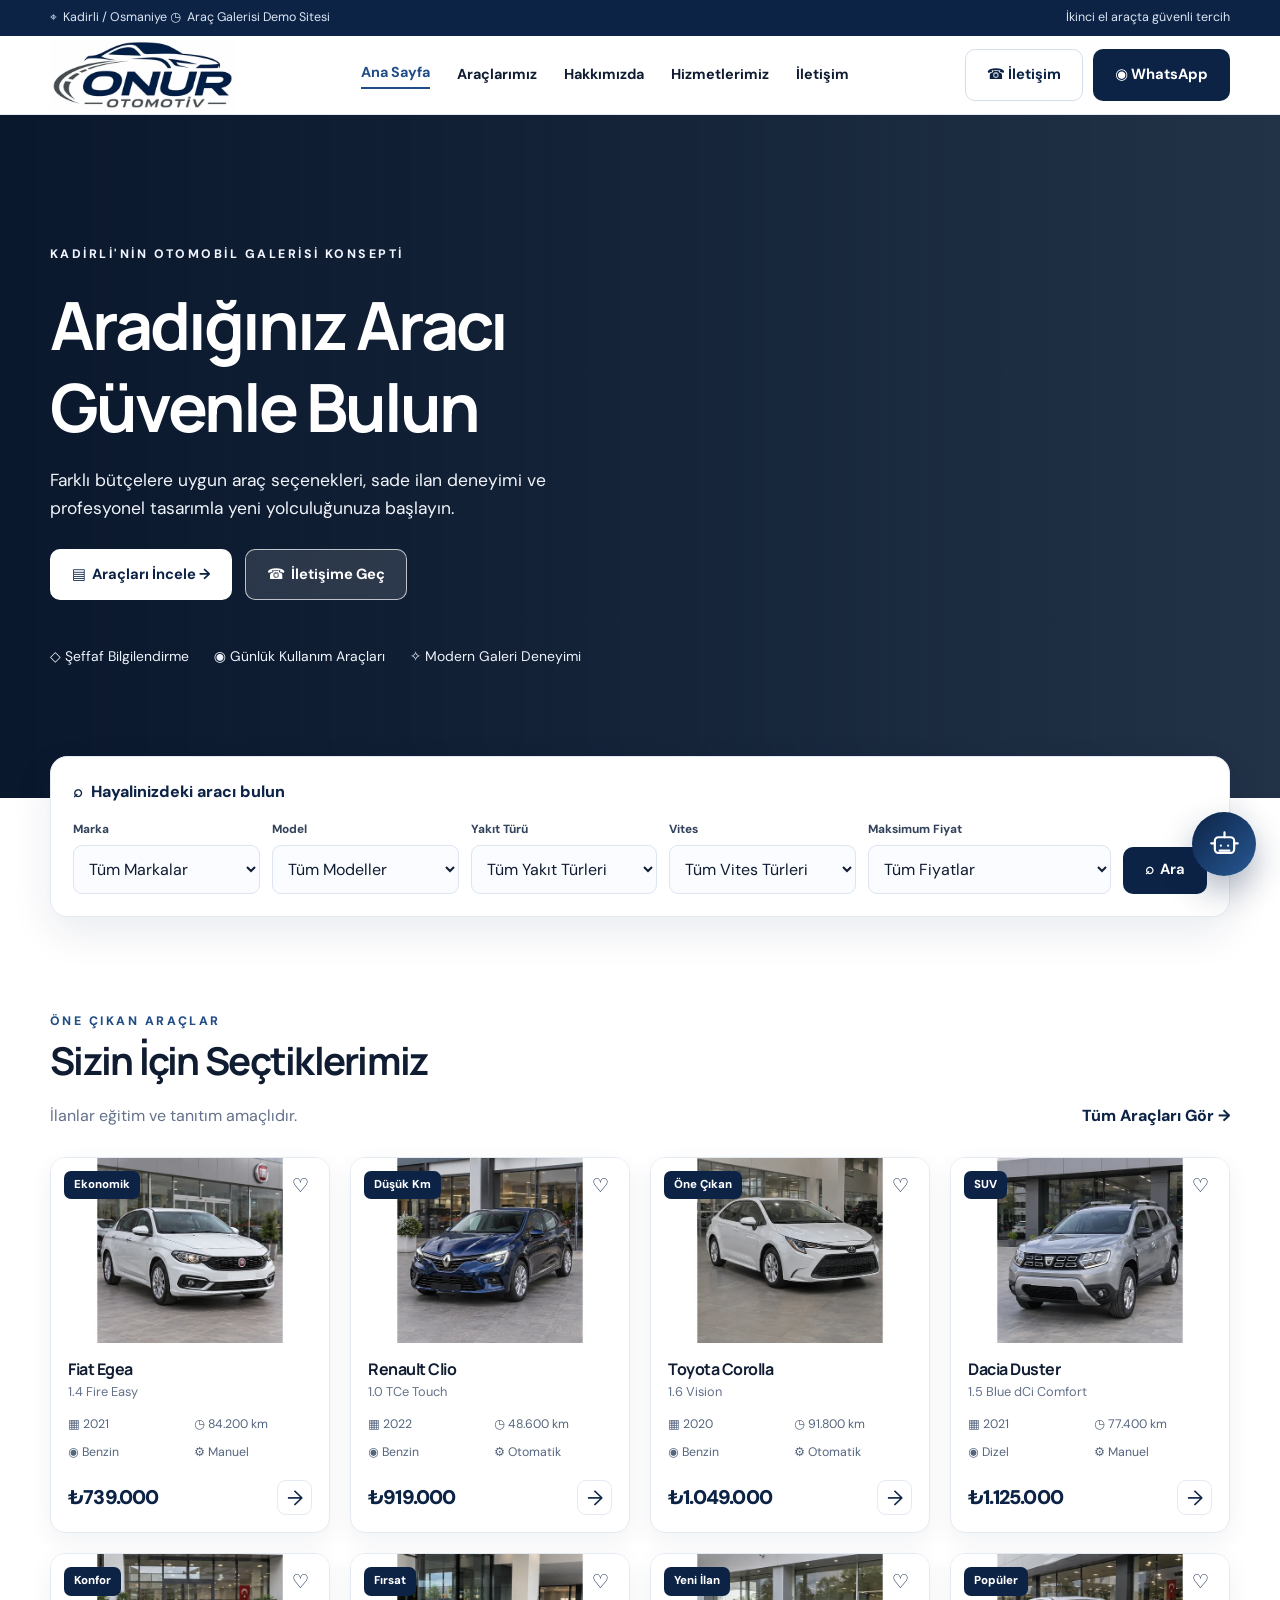
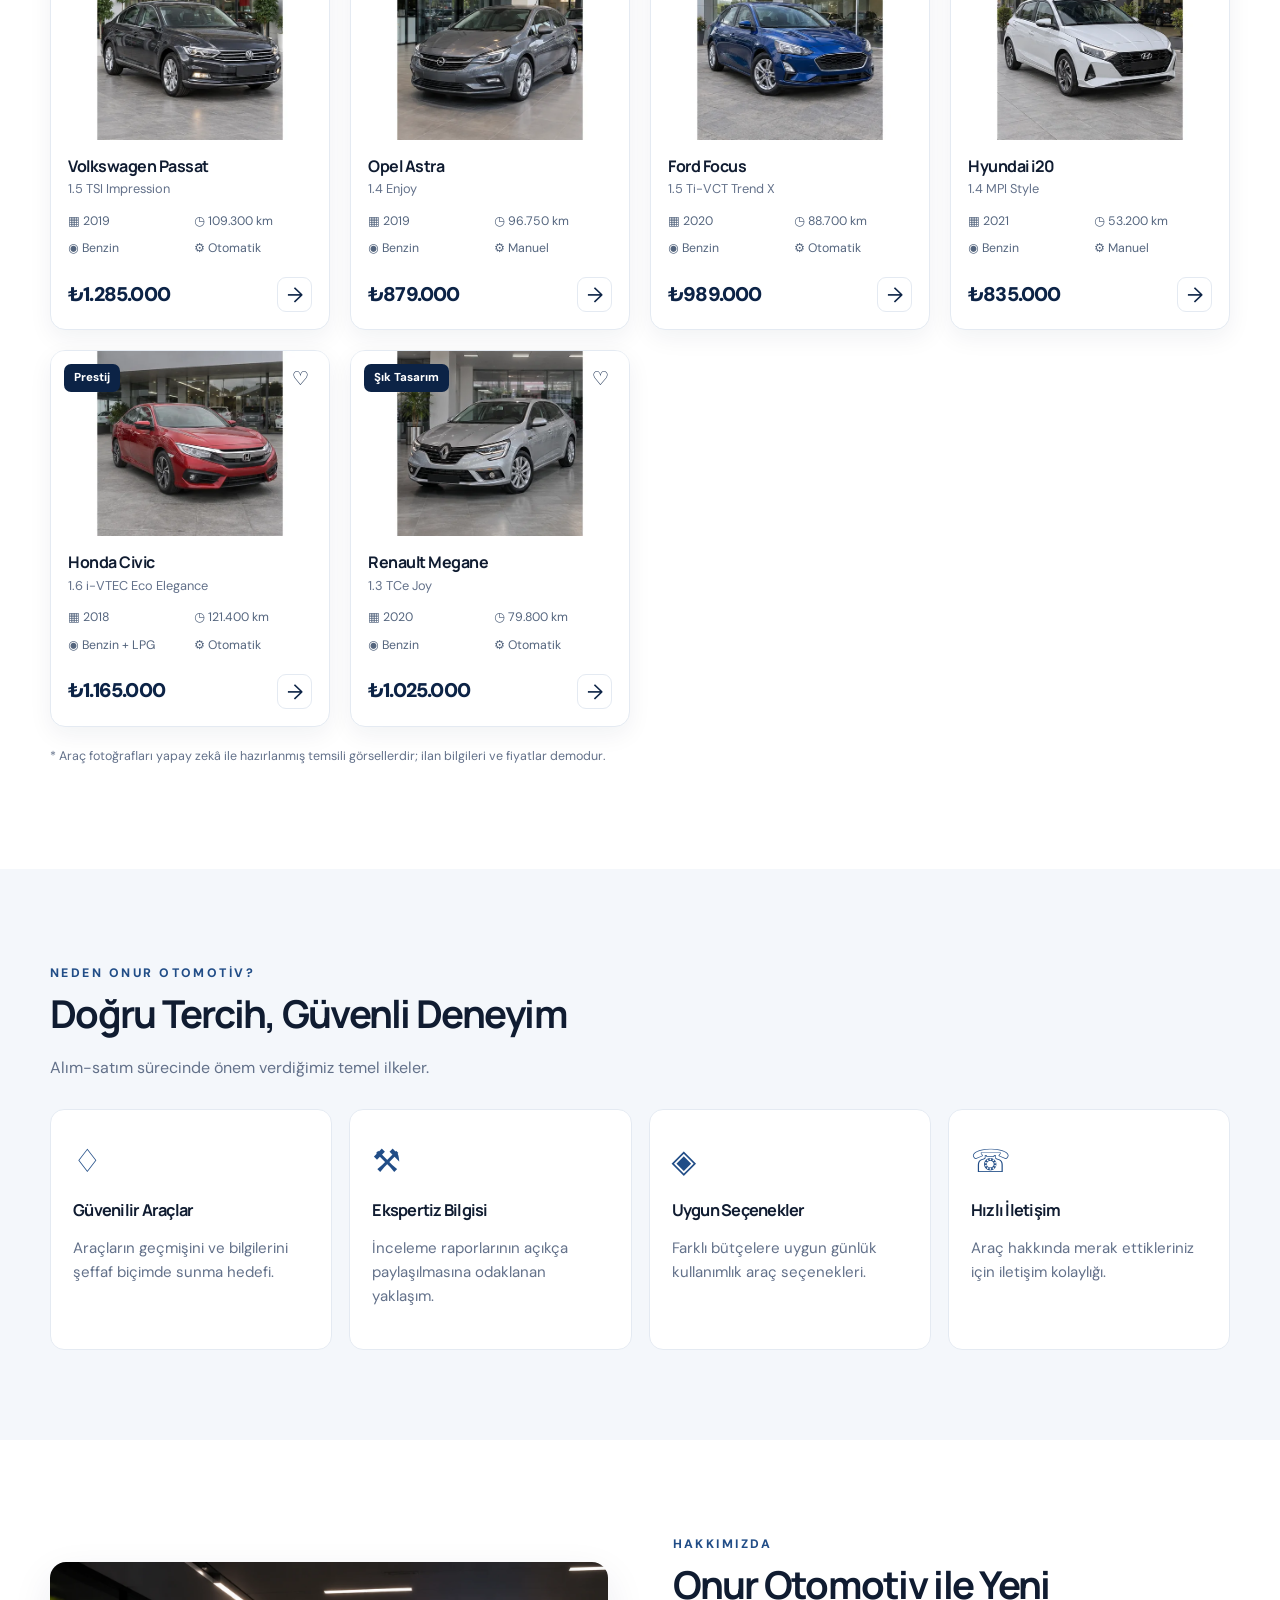
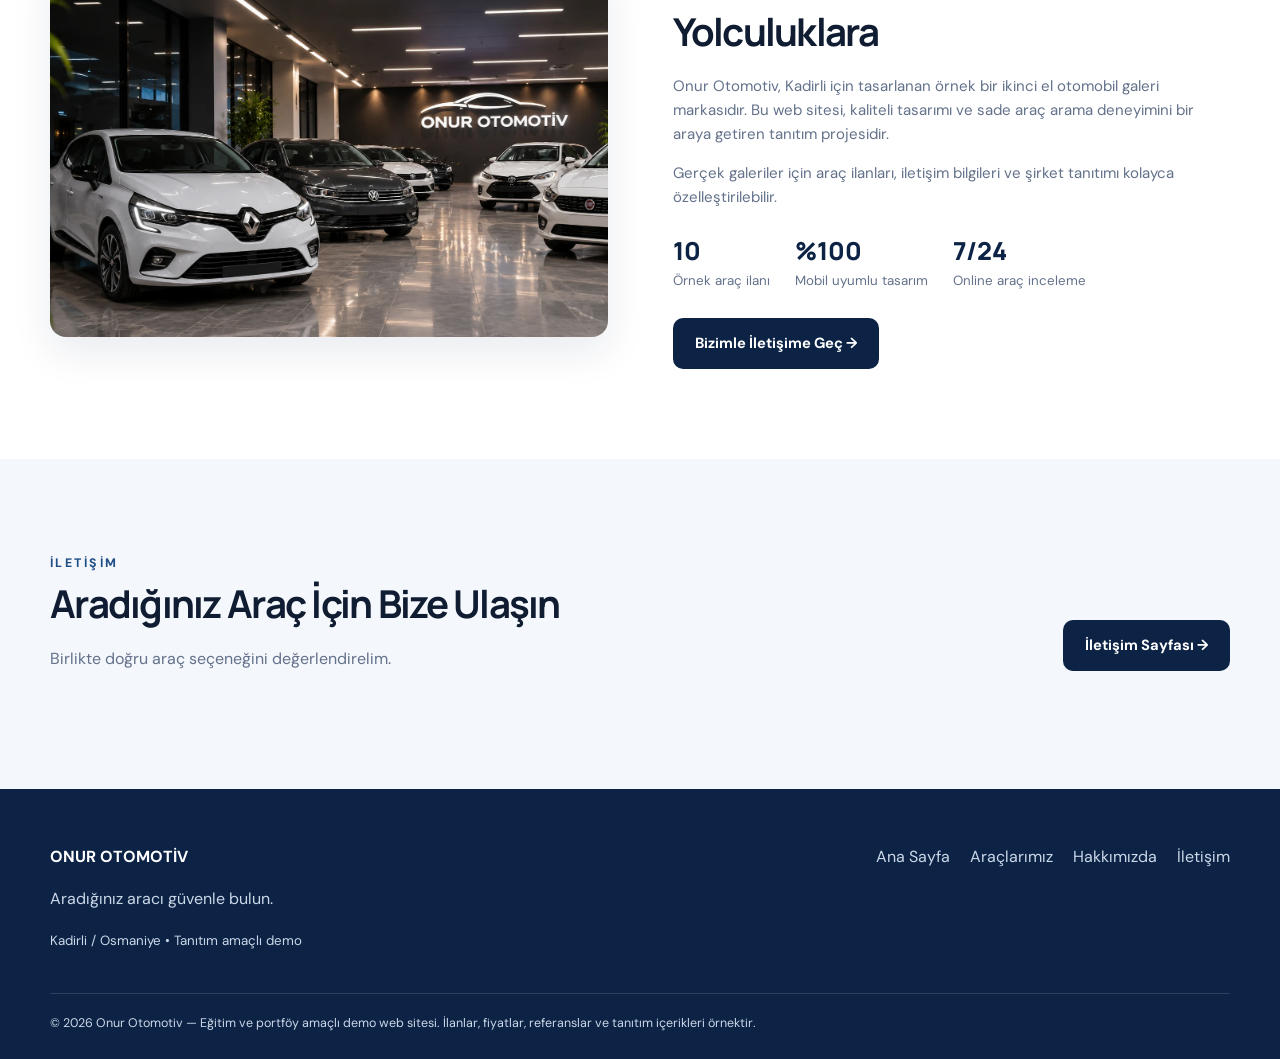
==== commit 3607af4a: "Update Onur Otomotiv website" ====
--- a/onur-otomotiv/index.html
+++ b/onur-otomotiv/index.html
@@ -3,5 +3,30 @@
 
 <!DOCTYPE html>
 
-<html lang="tr"><head><title>Onur Otomotiv | Kadirli İkinci El Araçlar</title><meta content="Onur Otomotiv Kadirli ikinci el araç galerisi demosu: Fiat Egea, Renault Clio, Toyota Corolla ve daha fazla örnek ilanı inceleyin, fiyat ve modele göre filtreleyin." name="description"/><meta charset="utf-8"/><meta content="width=device-width,initial-scale=1" name="viewport"/><meta content="#0c2346" name="theme-color"/><meta content="light" name="color-scheme"/><meta content="index,follow" name="robots"/><link href="assets/favicon.png" rel="icon" sizes="64x64" type="image/png"/><link href="https://fonts.googleapis.com" rel="preconnect"/><link crossorigin="" href="https://fonts.gstatic.com" rel="preconnect"/><link as="image" fetchpriority="high" href="assets/showroom.webp" rel="preload" type="image/webp"/><link href="style.css" rel="stylesheet"/><link href="chatbot.css" rel="stylesheet"/><link href="assets/apple-touch-icon.png" rel="apple-touch-icon"/></head><body><div class="topbar"><div class="container topbar-inner"><span>⌖  Kadirli / Osmaniye <span>◷  Araç Galerisi Demo Sitesi</span></span><span>İkinci el araçta güvenli tercih</span></div></div>
-<header class="header"><div class="container nav"><a aria-label="Onur Otomotiv ana sayfa" class="brand" href="index.html"><img alt="Onur Otomotiv logosu" height="72" src="assets/onur-logo.webp" width="185"/></a><nav aria-label="Ana menü" class="links" id="main-links"><a class="active" data-page="index" href="index.html">Ana Sayfa</a><a data-page="araclar" href="araclar.html">Araçlarımız</a><a href="index.html#hakkimizda">Hakkımızda</a><a href="index.html#hizmetler">Hizmetlerimiz</a><a data-page="iletisim" href="iletisim.html">İletişim</a></nav><div class="nav-actions"><a class="btn btn-outline" data-phone="" href="iletisim.html">☎ İletişim</a><a class="btn btn-primary" data-whatsapp="" href="iletisim.html">◉ WhatsApp</a></div><button aria-controls="main-links" aria-expanded="false" aria-label="Menüyü aç" class="menu-btn" id="menu-toggle" type="button">☰</button></div></header><main><section aria-label="Onur Otomotiv galeri tanıtımı" class="hero"><picture class="hero-picture"><source media="(max-width: 700px)" srcset="assets/showroom-mobile.webp" type="image/webp"/><img alt="Fiat Egea, Renault Clio ve Toyota Corolla gibi günlük araçların yer aldığı temsili galeri fotoğrafı" class="hero-poster" decoding="async" fetchpriority="high" height="941" src="assets/showroom.webp" width="1672"/></picture><div class="container hero-content"><span class="eyebrow">Kadirli'nin otomobil galerisi konsepti</span><h1>Aradığınız Aracı<br/><span>Güvenle Bulun</span></h1><p>Farklı bütçelere uygun araç seçenekleri, sade ilan deneyimi ve profesyonel tasarımla yeni yolculuğunuza başlayın.</p><div class="hero-actions"><a class="btn btn-white" href="araclar.html">▤  Araçları İncele →</a><a class="btn btn-glass" href="iletisim.html">☎  İletişime Geç</a></div><div class="hero-mini"><span>◇ Şeffaf Bilgilendirme</span><span>◉ Günlük Kullanım Araçları</span><span>✧ Modern Galeri Deneyimi</span></div></div></section><div class="container search-wrap"><form aria-label="Araç arama" class="search-box" id="hero-search"><p class="search-heading">⌕  Hayalinizdeki aracı bulun</p><div class="search-grid"><div class="field"><label for="home-brand">Marka</label><select id="home-brand" name="brand"></select></div><div class="field"><label for="home-model">Model</label><select id="home-model" name="model"></select></div><div class="field"><label for="home-fuel">Yakıt Türü</label><select id="home-fuel" name="fuel"></select></div><div class="field"><label for="home-gear">Vites</label><select id="home-gear" name="gear"></select></div><div class="field"><label for="home-price">Maksimum Fiyat</label><select id="home-price" name="maxPrice"><option value="">Tüm Fiyatlar</option><option value="800000">800.000 ₺</option><option value="1000000">1.000.000 ₺</option><option value="1200000">1.200.000 ₺</option></select></div><button class="btn btn-primary" type="submit">⌕  Ara</button></div></form></div><section class="section" id="one-cikanlar"><div class="container"><div class="section-head reveal"><div><span class="eyebrow">Öne Çıkan Araçlar</span><h2>Sizin İçin Seçtiklerimiz</h2><p>İlanlar eğitim ve tanıtım amaçlıdır.</p></div><a class="text-link" href="araclar.html">Tüm Araçları Gör →</a></div><div class="cards" id="featured-cars"><article class="car-card reveal"><div class="car-image"><a aria-label="Fiat Egea detayları" class="car-image-link" href="arac-fiat-egea-2021.html"><img alt="2021 Fiat Egea 1.4 Fire Easy ön görünüm" decoding="async" height="427" loading="lazy" sizes="(max-width:520px) calc(100vw - 36px), (max-width:780px) 48vw, (max-width:1140px) 33vw, 285px" src="assets/cars/fiat-egea-white-front-640.webp" srcset="assets/cars/fiat-egea-white-front-640.webp 640w, assets/cars/fiat-egea-white-front-1536.webp 1536w" width="640"/></a><span class="pill">Ekonomik</span><button aria-label="Favorilere ekle" aria-pressed="false" class="fav" data-fav="fiat-egea-2021" type="button">♡</button></div><div class="car-info"><h3><a href="arac-fiat-egea-2021.html">Fiat Egea</a></h3><p class="trim">1.4 Fire Easy</p><div class="specs"><span>▦ 2021</span><span>◷ 84.200 km</span><span>◉ Benzin</span><span>⚙ Manuel</span></div><div class="car-bottom"><strong class="price">₺739.000</strong><a aria-label="Araç detayını aç" class="round-link" href="arac-fiat-egea-2021.html">→</a></div></div></article><article class="car-card reveal"><div class="car-image"><a aria-label="Renault Clio detayları" class="car-image-link" href="arac-renault-clio-2022.html"><img alt="2022 Renault Clio 1.0 TCe Touch ön görünüm" decoding="async" height="427" loading="lazy" sizes="(max-width:520px) calc(100vw - 36px), (max-width:780px) 48vw, (max-width:1140px) 33vw, 285px" src="assets/cars/renault-clio-blue-front-640.webp" srcset="assets/cars/renault-clio-blue-front-640.webp 640w, assets/cars/renault-clio-blue-front-1536.webp 1536w" width="640"/></a><span class="pill">Düşük Km</span><button aria-label="Favorilere ekle" aria-pressed="false" class="fav" data-fav="renault-clio-2022" type="button">♡</button></div><div class="car-info"><h3><a href="arac-renault-clio-2022.html">Renault Clio</a></h3><p class="trim">1.0 TCe Touch</p><div class="specs"><span>▦ 2022</span><span>◷ 48.600 km</span><span>◉ Benzin</span><span>⚙ Otomatik</span></div><div class="car-bottom"><strong class="price">₺919.000</strong><a aria-label="Araç detayını aç" class="round-link" href="arac-renault-clio-2022.html">→</a></div></div></article><article class="car-card reveal"><div class="car-image"><a aria-label="Toyota Corolla detayları" class="car-image-link" href="arac-toyota-corolla-2020.html"><img alt="2020 Toyota Corolla 1.6 Vision ön görünüm" decoding="async" height="427" loading="lazy" sizes="(max-width:520px) calc(100vw - 36px), (max-width:780px) 48vw, (max-width:1140px) 33vw, 285px" src="assets/cars/toyota-corolla-white-front-640.webp" srcset="assets/cars/toyota-corolla-white-front-640.webp 640w, assets/cars/toyota-corolla-white-front-1536.webp 1536w" width="640"/></a><span class="pill">Öne Çıkan</span><button aria-label="Favorilere ekle" aria-pressed="false" class="fav" data-fav="toyota-corolla-2020" type="button">♡</button></div><div class="car-info"><h3><a href="arac-toyota-corolla-2020.html">Toyota Corolla</a></h3><p class="trim">1.6 Vision</p><div class="specs"><span>▦ 2020</span><span>◷ 91.800 km</span><span>◉ Benzin</span><span>⚙ Otomatik</span></div><div class="car-bottom"><strong class="price">₺1.049.000</strong><a aria-label="Araç detayını aç" class="round-link" href="arac-toyota-corolla-2020.html">→</a></div></div></article><article class="car-card reveal"><div class="car-image"><a aria-label="Dacia Duster detayları" class="car-image-link" href="arac-dacia-duster-2021.html"><img alt="2021 Dacia Duster 1.5 Blue dCi Comfort ön görünüm" decoding="async" height="427" loading="lazy" sizes="(max-width:520px) calc(100vw - 36px), (max-width:780px) 48vw, (max-width:1140px) 33vw, 285px" src="assets/cars/dacia-duster-silver-front-640.webp" srcset="assets/cars/dacia-duster-silver-front-640.webp 640w, assets/cars/dacia-duster-silver-front-1536.webp 1536w" width="640"/></a><span class="pill">SUV</span><button aria-label="Favorilere ekle" aria-pressed="false" class="fav" data-fav="dacia-duster-2021" type="button">♡</button></div><div class="car-info"><h3><a href="arac-dacia-duster-2021.html">Dacia Duster</a></h3><p class="trim">1.5 Blue dCi Comfort</p><div class="specs"><span>▦ 2021</span><span>◷ 77.400 km</span><span>◉ Dizel</span><span>⚙ Manuel</span></div><div class="car-bottom"><strong class="price">₺1.125.000</strong><a aria-label="Araç detayını aç" class="round-link" href="arac-dacia-duster-2021.html">→</a></div></div></article><article class="car-card reveal"><div class="car-image"><a aria-label="Volkswagen Passat detayları" class="car-image-link" href="arac-volkswagen-passat-2019.html"><img alt="2019 Volkswagen Passat 1.5 TSI Impression ön görünüm" decoding="async" height="427" loading="lazy" sizes="(max-width:520px) calc(100vw - 36px), (max-width:780px) 48vw, (max-width:1140px) 33vw, 285px" src="assets/cars/volkswagen-passat-gray-front-640.webp" srcset="assets/cars/volkswagen-passat-gray-front-640.webp 640w, assets/cars/volkswagen-passat-gray-front-1536.webp 1536w" width="640"/></a><span class="pill">Konfor</span><button aria-label="Favorilere ekle" aria-pressed="false" class="fav" data-fav="volkswagen-passat-2019" type="button">♡</button></div><div class="car-info"><h3><a href="arac-volkswagen-passat-2019.html">Volkswagen Passat</a></h3><p class="trim">1.5 TSI Impression</p><div class="specs"><span>▦ 2019</span><span>◷ 109.300 km</span><span>◉ Benzin</span><span>⚙ Otomatik</span></div><div class="car-bottom"><strong class="price">₺1.285.000</strong><a aria-label="Araç detayını aç" class="round-link" href="arac-volkswagen-passat-2019.html">→</a></div></div></article><article class="car-card reveal"><div class="car-image"><a aria-label="Opel Astra detayları" class="car-image-link" href="arac-opel-astra-2019.html"><img alt="2019 Opel Astra 1.4 Enjoy ön görünüm" decoding="async" height="427" loading="lazy" sizes="(max-width:520px) calc(100vw - 36px), (max-width:780px) 48vw, (max-width:1140px) 33vw, 285px" src="assets/cars/opel-astra-gray-front-640.webp" srcset="assets/cars/opel-astra-gray-front-640.webp 640w, assets/cars/opel-astra-gray-front-1536.webp 1536w" width="640"/></a><span class="pill">Fırsat</span><button aria-label="Favorilere ekle" aria-pressed="false" class="fav" data-fav="opel-astra-2019" type="button">♡</button></div><div class="car-info"><h3><a href="arac-opel-astra-2019.html">Opel Astra</a></h3><p class="trim">1.4 Enjoy</p><div class="specs"><span>▦ 2019</span><span>◷ 96.750 km</span><span>◉ Benzin</span><span>⚙ Manuel</span></div><div class="car-bottom"><strong class="price">₺879.000</strong><a aria-label="Araç detayını aç" class="round-link" href="arac-opel-astra-2019.html">→</a></div></div></article><article class="car-card reveal"><div class="car-image"><a aria-label="Ford Focus detayları" class="car-image-link" href="arac-ford-focus-2020.html"><img alt="2020 Ford Focus 1.5 Ti-VCT Trend X ön görünüm" decoding="async" height="427" loading="lazy" sizes="(max-width:520px) calc(100vw - 36px), (max-width:780px) 48vw, (max-width:1140px) 33vw, 285px" src="assets/cars/ford-focus-blue-front-640.webp" srcset="assets/cars/ford-focus-blue-front-640.webp 640w, assets/cars/ford-focus-blue-front-1536.webp 1536w" width="640"/></a><span class="pill">Yeni İlan</span><button aria-label="Favorilere ekle" aria-pressed="false" class="fav" data-fav="ford-focus-2020" type="button">♡</button></div><div class="car-info"><h3><a href="arac-ford-focus-2020.html">Ford Focus</a></h3><p class="trim">1.5 Ti-VCT Trend X</p><div class="specs"><span>▦ 2020</span><span>◷ 88.700 km</span><span>◉ Benzin</span><span>⚙ Otomatik</span></div><div class="car-bottom"><strong class="price">₺989.000</strong><a aria-label="Araç detayını aç" class="round-link" href="arac-ford-focus-2020.html">→</a></div></div></article><article class="car-card reveal"><div class="car-image"><a aria-label="Hyundai i20 detayları" class="car-image-link" href="arac-hyundai-i20-2021.html"><img alt="2021 Hyundai i20 1.4 MPI Style ön görünüm" decoding="async" height="427" loading="lazy" sizes="(max-width:520px) calc(100vw - 36px), (max-width:780px) 48vw, (max-width:1140px) 33vw, 285px" src="assets/cars/hyundai-i20-white-front-640.webp" srcset="assets/cars/hyundai-i20-white-front-640.webp 640w, assets/cars/hyundai-i20-white-front-1536.webp 1536w" width="640"/></a><span class="pill">Popüler</span><button aria-label="Favorilere ekle" aria-pressed="false" class="fav" data-fav="hyundai-i20-2021" type="button">♡</button></div><div class="car-info"><h3><a href="arac-hyundai-i20-2021.html">Hyundai i20</a></h3><p class="trim">1.4 MPI Style</p><div class="specs"><span>▦ 2021</span><span>◷ 53.200 km</span><span>◉ Benzin</span><span>⚙ Manuel</span></div><div class="car-bottom"><strong class="price">₺835.000</strong><a aria-label="Araç detayını aç" class="round-link" href="arac-hyundai-i20-2021.html">→</a></div></div></article><article class="car-card reveal"><div class="car-image"><a aria-label="Honda Civic detayları" class="car-image-link" href="arac-honda-civic-2018.html"><img alt="2018 Honda Civic 1.6 i-VTEC Eco Elegance ön görünüm" decoding="async" height="427" loading="lazy" sizes="(max-width:520px) calc(100vw - 36px), (max-width:780px) 48vw, (max-width:1140px) 33vw, 285px" src="assets/cars/honda-civic-red-front-640.webp" srcset="assets/cars/honda-civic-red-front-640.webp 640w, assets/cars/honda-civic-red-front-1536.webp 1536w" width="640"/></a><span class="pill">Prestij</span><button aria-label="Favorilere ekle" aria-pressed="false" class="fav" data-fav="honda-civic-2018" type="button">♡</button></div><div class="car-info"><h3><a href="arac-honda-civic-2018.html">Honda Civic</a></h3><p class="trim">1.6 i-VTEC Eco Elegance</p><div class="specs"><span>▦ 2018</span><span>◷ 121.400 km</span><span>◉ Benzin + LPG</span><span>⚙ Otomatik</span></div><div class="car-bottom"><strong class="price">₺1.165.000</strong><a aria-label="Araç detayını aç" class="round-link" href="arac-honda-civic-2018.html">→</a></div></div></article><article class="car-card reveal"><div class="car-image"><a aria-label="Renault Megane detayları" class="car-image-link" href="arac-renault-megane-2020.html"><img alt="2020 Renault Megane 1.3 TCe Joy ön görünüm" decoding="async" height="427" loading="lazy" sizes="(max-width:520px) calc(100vw - 36px), (max-width:780px) 48vw, (max-width:1140px) 33vw, 285px" src="assets/cars/renault-megane-silver-front-640.webp" srcset="assets/cars/renault-megane-silver-front-640.webp 640w, assets/cars/renault-megane-silver-front-1536.webp 1536w" width="640"/></a><span class="pill">Şık Tasarım</span><button aria-label="Favorilere ekle" aria-pressed="false" class="fav" data-fav="renault-megane-2020" type="button">♡</button></div><div class="car-info"><h3><a href="arac-renault-megane-2020.html">Renault Megane</a></h3><p class="trim">1.3 TCe Joy</p><div class="specs"><span>▦ 2020</span><span>◷ 79.800 km</span><span>◉ Benzin</span><span>⚙ Otomatik</span></div><div class="car-bottom"><strong class="price">₺1.025.000</strong><a aria-label="Araç detayını aç" class="round-link" href="arac-renault-megane-2020.html">→</a></div></div></article></div><p class="form-message" style="margin-top:20px">* Araç fotoğrafları yapay zekâ ile hazırlanmış temsili görsellerdir; ilan bilgileri ve fiyatlar demodur.</p></div></section><section class="section soft" id="hizmetler"><div class="container"><div class="section-head reveal"><div><span class="eyebrow">Neden Onur Otomotiv?</span><h2>Doğru Tercih, Güvenli Deneyim</h2><p>Alım-satım sürecinde önem verdiğimiz temel ilkeler.</p></div></div><div class="benefits"><article class="benefit reveal"><div class="symbol">♢</div><h3>Güvenilir Araçlar</h3><p>Araçların geçmişini ve bilgilerini şeffaf biçimde sunma hedefi.</p></article><article class="benefit reveal"><div class="symbol">⚒</div><h3>Ekspertiz Bilgisi</h3><p>İnceleme raporlarının açıkça paylaşılmasına odaklanan yaklaşım.</p></article><article class="benefit reveal"><div class="symbol">◈</div><h3>Uygun Seçenekler</h3><p>Farklı bütçelere uygun günlük kullanımlık araç seçenekleri.</p></article><article class="benefit reveal"><div class="symbol">☏</div><h3>Hızlı İletişim</h3><p>Araç hakkında merak ettikleriniz için iletişim kolaylığı.</p></article></div></div></section><section class="section" id="hakkimizda"><div class="container about-grid"><img alt="Onur Otomotiv demo otomobil galeri iç görünümü" class="about-image reveal" decoding="async" height="941" loading="lazy" src="assets/showroom.webp" width="1672"/><div class="about-copy reveal"><span class="eyebrow">Hakkımızda</span><h2>Onur Otomotiv ile Yeni Yolculuklara</h2><p>Onur Otomotiv, Kadirli için tasarlanan örnek bir ikinci el otomobil galeri markasıdır. Bu web sitesi, kaliteli tasarımı ve sade araç arama deneyimini bir araya getiren tanıtım projesidir.</p><p>Gerçek galeriler için araç ilanları, iletişim bilgileri ve şirket tanıtımı kolayca özelleştirilebilir.</p><div class="stats"><div class="stat"><strong><span id="sample-count">10</span></strong><small>Örnek araç ilanı</small></div><div class="stat"><strong>%100</strong><small>Mobil uyumlu tasarım</small></div><div class="stat"><strong>7/24</strong><small>Online araç inceleme</small></div></div><a class="btn btn-primary" href="iletisim.html">Bizimle İletişime Geç →</a></div></div></section><section class="section soft"><div class="container section-head reveal"><div><span class="eyebrow">İletişim</span><h2>Aradığınız Araç İçin Bize Ulaşın</h2><p>Birlikte doğru araç seçeneğini değerlendirelim.</p></div><a class="btn btn-primary" href="iletisim.html">İletişim Sayfası →</a></div></section></main><footer class="footer"><div class="container"><div class="footer-grid"><div><strong>ONUR OTOMOTİV</strong><p>Aradığınız aracı güvenle bulun.</p><small>Kadirli / Osmaniye • Tanıtım amaçlı demo</small></div><nav aria-label="Alt menü" class="footer-links"><a href="index.html">Ana Sayfa</a><a href="araclar.html">Araçlarımız</a><a href="index.html#hakkimizda">Hakkımızda</a><a href="iletisim.html">İletişim</a></nav></div><div class="copyright">© 2026 Onur Otomotiv — Eğitim ve portföy amaçlı demo web sitesi. İlanlar, fiyatlar, referanslar ve tanıtım içerikleri örnektir.</div></div></footer><script defer="" src="data.js"></script><script defer="" src="app.js"></script><div class="chatbot" id="onur-chatbot"><button aria-controls="onur-chat-panel" aria-expanded="false" aria-label="Onur Asistan sohbetini aç" class="chat-launch" type="button"><svg aria-hidden="true" viewbox="0 0 24 24"><rect height="13" rx="3" width="16" x="4" y="6"></rect><path d="M12 2v4M9 13h.01M15 13h.01M8 17h8M1 11h3M20 11h3"></path></svg></button><section aria-label="Onur Asistan sohbet penceresi" class="chat-panel" hidden="" id="onur-chat-panel" role="dialog"><div class="chat-header"><div aria-hidden="true" class="chat-avatar"><svg viewbox="0 0 24 24"><rect height="13" rx="3" width="16" x="4" y="6"></rect><path d="M12 2v4M9 13h.01M15 13h.01M8 17h8"></path></svg></div><div class="chat-header-title"><strong>Onur Asistan</strong><small>Akıllı araç danışmanı · Demo</small></div><button aria-label="Sohbeti kapat" class="chat-close" type="button">×</button></div><div aria-label="Sohbet mesajları" aria-live="off" class="chat-messages" role="log"></div><div aria-label="Örnek sorular" class="chat-suggestions"></div><form class="chat-compose"><label class="sr-only" for="chat-text-input">Mesajınızı yazın</label><input autocomplete="off" class="chat-input" id="chat-text-input" maxlength="500" placeholder="Sorunuzu buraya yazın..." required="" type="text"/><button aria-label="Mesajı gönder" type="submit"><svg aria-hidden="true" viewbox="0 0 24 24"><path d="m3 11 18-8-8 18-2-8-8-2Z"></path><path d="m11 13 10-10"></path></svg></button></form><span aria-live="polite" class="chat-live"></span></section></div><script defer="True" src="chatbot.js"></script></body></html>+<!DOCTYPE html>
+
+<html lang="tr"><head><title>Onur Otomotiv | Kadirli İkinci El Araçlar</title><meta content="Onur Otomotiv Kadirli ikinci el araç galerisi demosu: Fiat Egea, Renault Clio, Toyota Corolla ve daha fazla örnek ilanı inceleyin, fiyat ve modele göre filtreleyin." name="description"/><meta charset="utf-8"/><meta content="width=device-width,initial-scale=1" name="viewport"/><meta content="#0c2346" name="theme-color"/><meta content="light" name="color-scheme"/><meta content="index,follow" name="robots"/><link href="assets/favicon.png" rel="icon" sizes="64x64" type="image/png"/><link href="https://fonts.googleapis.com" rel="preconnect"/><link crossorigin="" href="https://fonts.gstatic.com" rel="preconnect"/><link as="image" fetchpriority="high" href="assets/showroom.webp" rel="preload" type="image/webp"/><link href="style.css" rel="stylesheet"/><link href="chatbot.css" rel="stylesheet"/><link href="assets/apple-touch-icon.png" rel="apple-touch-icon"/><style id="onur-hero-slideshow">/* Yalnizca ana sayfanin galeri arka plani: metin ve butonlar sabittir. */
+.hero-slides{position:absolute;inset:0;overflow:hidden;z-index:0;pointer-events:none}
+.hero-slides .hero-slide{position:absolute;inset:0;width:100%;height:100%;opacity:0;transform:scale(1.045);transition:opacity 1.55s ease-in-out,transform 7.2s ease-out;will-change:opacity,transform}
+.hero-slides .hero-slide.is-active{opacity:1;transform:scale(1)}
+.hero-slides .hero-slide img{display:block;width:100%;height:100%;object-fit:cover;object-position:center center}
+.hero-slides .hero-slide:first-child{z-index:1}
+.hero-slides .hero-slide:not(:first-child){z-index:2}
+.hero-slides .hero-slide.is-active{z-index:3}
+.hero:after{z-index:4}
+.hero .hero-content{z-index:5}
+@media(max-width:700px){.hero-slides .hero-slide img{object-position:56% center}}
+@media(prefers-reduced-motion:reduce){.hero-slides .hero-slide{transition:none;transform:none!important}.hero-slides .hero-slide:not(:first-child){display:none}}
+</style></head><body><div class="topbar"><div class="container topbar-inner"><span>⌖  Kadirli / Osmaniye <span>◷  Araç Galerisi Demo Sitesi</span></span><span>İkinci el araçta güvenli tercih</span></div></div>
+<header class="header"><div class="container nav"><a aria-label="Onur Otomotiv ana sayfa" class="brand" href="index.html"><img alt="Onur Otomotiv logosu" height="72" src="assets/onur-logo.webp" width="185"/></a><nav aria-label="Ana menü" class="links" id="main-links"><a class="active" data-page="index" href="index.html">Ana Sayfa</a><a data-page="araclar" href="araclar.html">Araçlarımız</a><a href="index.html#hakkimizda">Hakkımızda</a><a href="index.html#hizmetler">Hizmetlerimiz</a><a data-page="iletisim" href="iletisim.html">İletişim</a></nav><div class="nav-actions"><a class="btn btn-outline" data-phone="" href="iletisim.html">☎ İletişim</a><a class="btn btn-primary" data-whatsapp="" href="iletisim.html">◉ WhatsApp</a></div><button aria-controls="main-links" aria-expanded="false" aria-label="Menüyü aç" class="menu-btn" id="menu-toggle" type="button">☰</button></div></header><main><section aria-label="Onur Otomotiv galeri tanıtımı" class="hero"><div aria-hidden="true" class="hero-slides"><picture class="hero-picture hero-slide is-active" data-slide="0"><source media="(max-width: 700px)" srcset="assets/showroom-mobile.webp" type="image/webp"/><img alt="Fiat Egea, Renault Clio ve Toyota Corolla gibi günlük araçların yer aldığı temsili galeri fotoğrafı" class="hero-poster" decoding="async" fetchpriority="high" height="941" src="assets/showroom.webp" width="1672"/></picture><picture class="hero-picture hero-slide" data-slide="1"><source media="(max-width: 700px)" srcset="assets/showroom-slide-2-mobile.webp" type="image/webp"/><img alt="" class="hero-poster" decoding="async" height="1080" loading="lazy" src="assets/showroom-slide-2.webp" width="1920"/></picture><picture class="hero-picture hero-slide" data-slide="2"><source media="(max-width: 700px)" srcset="assets/showroom-slide-3-mobile.webp" type="image/webp"/><img alt="" class="hero-poster" decoding="async" height="1080" loading="lazy" src="assets/showroom-slide-3.webp" width="1920"/></picture></div><div class="container hero-content"><span class="eyebrow">Kadirli'nin otomobil galerisi konsepti</span><h1>Aradığınız Aracı<br/><span>Güvenle Bulun</span></h1><p>Farklı bütçelere uygun araç seçenekleri, sade ilan deneyimi ve profesyonel tasarımla yeni yolculuğunuza başlayın.</p><div class="hero-actions"><a class="btn btn-white" href="araclar.html">▤  Araçları İncele →</a><a class="btn btn-glass" href="iletisim.html">☎  İletişime Geç</a></div><div class="hero-mini"><span>◇ Şeffaf Bilgilendirme</span><span>◉ Günlük Kullanım Araçları</span><span>✧ Modern Galeri Deneyimi</span></div></div></section><div class="container search-wrap"><form aria-label="Araç arama" class="search-box" id="hero-search"><p class="search-heading">⌕  Hayalinizdeki aracı bulun</p><div class="search-grid"><div class="field"><label for="home-brand">Marka</label><select id="home-brand" name="brand"></select></div><div class="field"><label for="home-model">Model</label><select id="home-model" name="model"></select></div><div class="field"><label for="home-fuel">Yakıt Türü</label><select id="home-fuel" name="fuel"></select></div><div class="field"><label for="home-gear">Vites</label><select id="home-gear" name="gear"></select></div><div class="field"><label for="home-price">Maksimum Fiyat</label><select id="home-price" name="maxPrice"><option value="">Tüm Fiyatlar</option><option value="800000">800.000 ₺</option><option value="1000000">1.000.000 ₺</option><option value="1200000">1.200.000 ₺</option></select></div><button class="btn btn-primary" type="submit">⌕  Ara</button></div></form></div><section class="section" id="one-cikanlar"><div class="container"><div class="section-head reveal"><div><span class="eyebrow">Öne Çıkan Araçlar</span><h2>Sizin İçin Seçtiklerimiz</h2><p>İlanlar eğitim ve tanıtım amaçlıdır.</p></div><a class="text-link" href="araclar.html">Tüm Araçları Gör →</a></div><div class="cards" id="featured-cars"><article class="car-card reveal"><div class="car-image"><a aria-label="Fiat Egea detayları" class="car-image-link" href="arac-fiat-egea-2021.html"><img alt="2021 Fiat Egea 1.4 Fire Easy ön görünüm" decoding="async" height="427" loading="lazy" sizes="(max-width:520px) calc(100vw - 36px), (max-width:780px) 48vw, (max-width:1140px) 33vw, 285px" src="assets/cars/fiat-egea-white-front-640.webp" srcset="assets/cars/fiat-egea-white-front-640.webp 640w, assets/cars/fiat-egea-white-front-1536.webp 1536w" width="640"/></a><span class="pill">Ekonomik</span><button aria-label="Favorilere ekle" aria-pressed="false" class="fav" data-fav="fiat-egea-2021" type="button">♡</button></div><div class="car-info"><h3><a href="arac-fiat-egea-2021.html">Fiat Egea</a></h3><p class="trim">1.4 Fire Easy</p><div class="specs"><span>▦ 2021</span><span>◷ 84.200 km</span><span>◉ Benzin</span><span>⚙ Manuel</span></div><div class="car-bottom"><strong class="price">₺739.000</strong><a aria-label="Araç detayını aç" class="round-link" href="arac-fiat-egea-2021.html">→</a></div></div></article><article class="car-card reveal"><div class="car-image"><a aria-label="Renault Clio detayları" class="car-image-link" href="arac-renault-clio-2022.html"><img alt="2022 Renault Clio 1.0 TCe Touch ön görünüm" decoding="async" height="427" loading="lazy" sizes="(max-width:520px) calc(100vw - 36px), (max-width:780px) 48vw, (max-width:1140px) 33vw, 285px" src="assets/cars/renault-clio-blue-front-640.webp" srcset="assets/cars/renault-clio-blue-front-640.webp 640w, assets/cars/renault-clio-blue-front-1536.webp 1536w" width="640"/></a><span class="pill">Düşük Km</span><button aria-label="Favorilere ekle" aria-pressed="false" class="fav" data-fav="renault-clio-2022" type="button">♡</button></div><div class="car-info"><h3><a href="arac-renault-clio-2022.html">Renault Clio</a></h3><p class="trim">1.0 TCe Touch</p><div class="specs"><span>▦ 2022</span><span>◷ 48.600 km</span><span>◉ Benzin</span><span>⚙ Otomatik</span></div><div class="car-bottom"><strong class="price">₺919.000</strong><a aria-label="Araç detayını aç" class="round-link" href="arac-renault-clio-2022.html">→</a></div></div></article><article class="car-card reveal"><div class="car-image"><a aria-label="Toyota Corolla detayları" class="car-image-link" href="arac-toyota-corolla-2020.html"><img alt="2020 Toyota Corolla 1.6 Vision ön görünüm" decoding="async" height="427" loading="lazy" sizes="(max-width:520px) calc(100vw - 36px), (max-width:780px) 48vw, (max-width:1140px) 33vw, 285px" src="assets/cars/toyota-corolla-white-front-640.webp" srcset="assets/cars/toyota-corolla-white-front-640.webp 640w, assets/cars/toyota-corolla-white-front-1536.webp 1536w" width="640"/></a><span class="pill">Öne Çıkan</span><button aria-label="Favorilere ekle" aria-pressed="false" class="fav" data-fav="toyota-corolla-2020" type="button">♡</button></div><div class="car-info"><h3><a href="arac-toyota-corolla-2020.html">Toyota Corolla</a></h3><p class="trim">1.6 Vision</p><div class="specs"><span>▦ 2020</span><span>◷ 91.800 km</span><span>◉ Benzin</span><span>⚙ Otomatik</span></div><div class="car-bottom"><strong class="price">₺1.049.000</strong><a aria-label="Araç detayını aç" class="round-link" href="arac-toyota-corolla-2020.html">→</a></div></div></article><article class="car-card reveal"><div class="car-image"><a aria-label="Dacia Duster detayları" class="car-image-link" href="arac-dacia-duster-2021.html"><img alt="2021 Dacia Duster 1.5 Blue dCi Comfort ön görünüm" decoding="async" height="427" loading="lazy" sizes="(max-width:520px) calc(100vw - 36px), (max-width:780px) 48vw, (max-width:1140px) 33vw, 285px" src="assets/cars/dacia-duster-silver-front-640.webp" srcset="assets/cars/dacia-duster-silver-front-640.webp 640w, assets/cars/dacia-duster-silver-front-1536.webp 1536w" width="640"/></a><span class="pill">SUV</span><button aria-label="Favorilere ekle" aria-pressed="false" class="fav" data-fav="dacia-duster-2021" type="button">♡</button></div><div class="car-info"><h3><a href="arac-dacia-duster-2021.html">Dacia Duster</a></h3><p class="trim">1.5 Blue dCi Comfort</p><div class="specs"><span>▦ 2021</span><span>◷ 77.400 km</span><span>◉ Dizel</span><span>⚙ Manuel</span></div><div class="car-bottom"><strong class="price">₺1.125.000</strong><a aria-label="Araç detayını aç" class="round-link" href="arac-dacia-duster-2021.html">→</a></div></div></article><article class="car-card reveal"><div class="car-image"><a aria-label="Volkswagen Passat detayları" class="car-image-link" href="arac-volkswagen-passat-2019.html"><img alt="2019 Volkswagen Passat 1.5 TSI Impression ön görünüm" decoding="async" height="427" loading="lazy" sizes="(max-width:520px) calc(100vw - 36px), (max-width:780px) 48vw, (max-width:1140px) 33vw, 285px" src="assets/cars/volkswagen-passat-gray-front-640.webp" srcset="assets/cars/volkswagen-passat-gray-front-640.webp 640w, assets/cars/volkswagen-passat-gray-front-1536.webp 1536w" width="640"/></a><span class="pill">Konfor</span><button aria-label="Favorilere ekle" aria-pressed="false" class="fav" data-fav="volkswagen-passat-2019" type="button">♡</button></div><div class="car-info"><h3><a href="arac-volkswagen-passat-2019.html">Volkswagen Passat</a></h3><p class="trim">1.5 TSI Impression</p><div class="specs"><span>▦ 2019</span><span>◷ 109.300 km</span><span>◉ Benzin</span><span>⚙ Otomatik</span></div><div class="car-bottom"><strong class="price">₺1.285.000</strong><a aria-label="Araç detayını aç" class="round-link" href="arac-volkswagen-passat-2019.html">→</a></div></div></article><article class="car-card reveal"><div class="car-image"><a aria-label="Opel Astra detayları" class="car-image-link" href="arac-opel-astra-2019.html"><img alt="2019 Opel Astra 1.4 Enjoy ön görünüm" decoding="async" height="427" loading="lazy" sizes="(max-width:520px) calc(100vw - 36px), (max-width:780px) 48vw, (max-width:1140px) 33vw, 285px" src="assets/cars/opel-astra-gray-front-640.webp" srcset="assets/cars/opel-astra-gray-front-640.webp 640w, assets/cars/opel-astra-gray-front-1536.webp 1536w" width="640"/></a><span class="pill">Fırsat</span><button aria-label="Favorilere ekle" aria-pressed="false" class="fav" data-fav="opel-astra-2019" type="button">♡</button></div><div class="car-info"><h3><a href="arac-opel-astra-2019.html">Opel Astra</a></h3><p class="trim">1.4 Enjoy</p><div class="specs"><span>▦ 2019</span><span>◷ 96.750 km</span><span>◉ Benzin</span><span>⚙ Manuel</span></div><div class="car-bottom"><strong class="price">₺879.000</strong><a aria-label="Araç detayını aç" class="round-link" href="arac-opel-astra-2019.html">→</a></div></div></article><article class="car-card reveal"><div class="car-image"><a aria-label="Ford Focus detayları" class="car-image-link" href="arac-ford-focus-2020.html"><img alt="2020 Ford Focus 1.5 Ti-VCT Trend X ön görünüm" decoding="async" height="427" loading="lazy" sizes="(max-width:520px) calc(100vw - 36px), (max-width:780px) 48vw, (max-width:1140px) 33vw, 285px" src="assets/cars/ford-focus-blue-front-640.webp" srcset="assets/cars/ford-focus-blue-front-640.webp 640w, assets/cars/ford-focus-blue-front-1536.webp 1536w" width="640"/></a><span class="pill">Yeni İlan</span><button aria-label="Favorilere ekle" aria-pressed="false" class="fav" data-fav="ford-focus-2020" type="button">♡</button></div><div class="car-info"><h3><a href="arac-ford-focus-2020.html">Ford Focus</a></h3><p class="trim">1.5 Ti-VCT Trend X</p><div class="specs"><span>▦ 2020</span><span>◷ 88.700 km</span><span>◉ Benzin</span><span>⚙ Otomatik</span></div><div class="car-bottom"><strong class="price">₺989.000</strong><a aria-label="Araç detayını aç" class="round-link" href="arac-ford-focus-2020.html">→</a></div></div></article><article class="car-card reveal"><div class="car-image"><a aria-label="Hyundai i20 detayları" class="car-image-link" href="arac-hyundai-i20-2021.html"><img alt="2021 Hyundai i20 1.4 MPI Style ön görünüm" decoding="async" height="427" loading="lazy" sizes="(max-width:520px) calc(100vw - 36px), (max-width:780px) 48vw, (max-width:1140px) 33vw, 285px" src="assets/cars/hyundai-i20-white-front-640.webp" srcset="assets/cars/hyundai-i20-white-front-640.webp 640w, assets/cars/hyundai-i20-white-front-1536.webp 1536w" width="640"/></a><span class="pill">Popüler</span><button aria-label="Favorilere ekle" aria-pressed="false" class="fav" data-fav="hyundai-i20-2021" type="button">♡</button></div><div class="car-info"><h3><a href="arac-hyundai-i20-2021.html">Hyundai i20</a></h3><p class="trim">1.4 MPI Style</p><div class="specs"><span>▦ 2021</span><span>◷ 53.200 km</span><span>◉ Benzin</span><span>⚙ Manuel</span></div><div class="car-bottom"><strong class="price">₺835.000</strong><a aria-label="Araç detayını aç" class="round-link" href="arac-hyundai-i20-2021.html">→</a></div></div></article><article class="car-card reveal"><div class="car-image"><a aria-label="Honda Civic detayları" class="car-image-link" href="arac-honda-civic-2018.html"><img alt="2018 Honda Civic 1.6 i-VTEC Eco Elegance ön görünüm" decoding="async" height="427" loading="lazy" sizes="(max-width:520px) calc(100vw - 36px), (max-width:780px) 48vw, (max-width:1140px) 33vw, 285px" src="assets/cars/honda-civic-red-front-640.webp" srcset="assets/cars/honda-civic-red-front-640.webp 640w, assets/cars/honda-civic-red-front-1536.webp 1536w" width="640"/></a><span class="pill">Prestij</span><button aria-label="Favorilere ekle" aria-pressed="false" class="fav" data-fav="honda-civic-2018" type="button">♡</button></div><div class="car-info"><h3><a href="arac-honda-civic-2018.html">Honda Civic</a></h3><p class="trim">1.6 i-VTEC Eco Elegance</p><div class="specs"><span>▦ 2018</span><span>◷ 121.400 km</span><span>◉ Benzin + LPG</span><span>⚙ Otomatik</span></div><div class="car-bottom"><strong class="price">₺1.165.000</strong><a aria-label="Araç detayını aç" class="round-link" href="arac-honda-civic-2018.html">→</a></div></div></article><article class="car-card reveal"><div class="car-image"><a aria-label="Renault Megane detayları" class="car-image-link" href="arac-renault-megane-2020.html"><img alt="2020 Renault Megane 1.3 TCe Joy ön görünüm" decoding="async" height="427" loading="lazy" sizes="(max-width:520px) calc(100vw - 36px), (max-width:780px) 48vw, (max-width:1140px) 33vw, 285px" src="assets/cars/renault-megane-silver-front-640.webp" srcset="assets/cars/renault-megane-silver-front-640.webp 640w, assets/cars/renault-megane-silver-front-1536.webp 1536w" width="640"/></a><span class="pill">Şık Tasarım</span><button aria-label="Favorilere ekle" aria-pressed="false" class="fav" data-fav="renault-megane-2020" type="button">♡</button></div><div class="car-info"><h3><a href="arac-renault-megane-2020.html">Renault Megane</a></h3><p class="trim">1.3 TCe Joy</p><div class="specs"><span>▦ 2020</span><span>◷ 79.800 km</span><span>◉ Benzin</span><span>⚙ Otomatik</span></div><div class="car-bottom"><strong class="price">₺1.025.000</strong><a aria-label="Araç detayını aç" class="round-link" href="arac-renault-megane-2020.html">→</a></div></div></article></div><p class="form-message" style="margin-top:20px">* Araç fotoğrafları yapay zekâ ile hazırlanmış temsili görsellerdir; ilan bilgileri ve fiyatlar demodur.</p></div></section><section class="section soft" id="hizmetler"><div class="container"><div class="section-head reveal"><div><span class="eyebrow">Neden Onur Otomotiv?</span><h2>Doğru Tercih, Güvenli Deneyim</h2><p>Alım-satım sürecinde önem verdiğimiz temel ilkeler.</p></div></div><div class="benefits"><article class="benefit reveal"><div class="symbol">♢</div><h3>Güvenilir Araçlar</h3><p>Araçların geçmişini ve bilgilerini şeffaf biçimde sunma hedefi.</p></article><article class="benefit reveal"><div class="symbol">⚒</div><h3>Ekspertiz Bilgisi</h3><p>İnceleme raporlarının açıkça paylaşılmasına odaklanan yaklaşım.</p></article><article class="benefit reveal"><div class="symbol">◈</div><h3>Uygun Seçenekler</h3><p>Farklı bütçelere uygun günlük kullanımlık araç seçenekleri.</p></article><article class="benefit reveal"><div class="symbol">☏</div><h3>Hızlı İletişim</h3><p>Araç hakkında merak ettikleriniz için iletişim kolaylığı.</p></article></div></div></section><section class="section" id="hakkimizda"><div class="container about-grid"><img alt="Onur Otomotiv demo otomobil galeri iç görünümü" class="about-image reveal" decoding="async" height="941" loading="lazy" src="assets/showroom.webp" width="1672"/><div class="about-copy reveal"><span class="eyebrow">Hakkımızda</span><h2>Onur Otomotiv ile Yeni Yolculuklara</h2><p>Onur Otomotiv, Kadirli için tasarlanan örnek bir ikinci el otomobil galeri markasıdır. Bu web sitesi, kaliteli tasarımı ve sade araç arama deneyimini bir araya getiren tanıtım projesidir.</p><p>Gerçek galeriler için araç ilanları, iletişim bilgileri ve şirket tanıtımı kolayca özelleştirilebilir.</p><div class="stats"><div class="stat"><strong><span id="sample-count">10</span></strong><small>Örnek araç ilanı</small></div><div class="stat"><strong>%100</strong><small>Mobil uyumlu tasarım</small></div><div class="stat"><strong>7/24</strong><small>Online araç inceleme</small></div></div><a class="btn btn-primary" href="iletisim.html">Bizimle İletişime Geç →</a></div></div></section><section class="section soft"><div class="container section-head reveal"><div><span class="eyebrow">İletişim</span><h2>Aradığınız Araç İçin Bize Ulaşın</h2><p>Birlikte doğru araç seçeneğini değerlendirelim.</p></div><a class="btn btn-primary" href="iletisim.html">İletişim Sayfası →</a></div></section></main><footer class="footer"><div class="container"><div class="footer-grid"><div><strong>ONUR OTOMOTİV</strong><p>Aradığınız aracı güvenle bulun.</p><small>Kadirli / Osmaniye • Tanıtım amaçlı demo</small></div><nav aria-label="Alt menü" class="footer-links"><a href="index.html">Ana Sayfa</a><a href="araclar.html">Araçlarımız</a><a href="index.html#hakkimizda">Hakkımızda</a><a href="iletisim.html">İletişim</a></nav></div><div class="copyright">© 2026 Onur Otomotiv — Eğitim ve portföy amaçlı demo web sitesi. İlanlar, fiyatlar, referanslar ve tanıtım içerikleri örnektir.</div></div></footer><script defer="" src="data.js"></script><script defer="" src="app.js"></script><div class="chatbot" id="onur-chatbot"><button aria-controls="onur-chat-panel" aria-expanded="false" aria-label="Onur Otomotiv Asistanı sohbetini aç" class="chat-launch" type="button"><svg aria-hidden="true" viewbox="0 0 24 24"><rect height="13" rx="3" width="16" x="4" y="6"></rect><path d="M12 2v4M9 13h.01M15 13h.01M8 17h8M1 11h3M20 11h3"></path></svg></button><section aria-label="Onur Otomotiv Asistanı sohbet penceresi" class="chat-panel" hidden="" id="onur-chat-panel" role="dialog"><div class="chat-header"><div aria-hidden="true" class="chat-avatar"><svg viewbox="0 0 24 24"><rect height="13" rx="3" width="16" x="4" y="6"></rect><path d="M12 2v4M9 13h.01M15 13h.01M8 17h8"></path></svg></div><div class="chat-header-title"><strong>Onur Otomotiv Asistanı</strong><small>Akıllı araç danışmanı · Demo</small></div><button aria-label="Sohbeti kapat" class="chat-close" type="button">×</button></div><div aria-label="Sohbet mesajları" aria-live="off" class="chat-messages" role="log"></div><div aria-label="Örnek sorular" class="chat-suggestions"></div><form class="chat-compose"><label class="sr-only" for="chat-text-input">Mesajınızı yazın</label><input autocomplete="off" class="chat-input" id="chat-text-input" maxlength="500" placeholder="Sorunuzu buraya yazın..." required="" type="text"/><button aria-label="Mesajı gönder" type="submit"><svg aria-hidden="true" viewbox="0 0 24 24"><path d="m3 11 18-8-8 18-2-8-8-2Z"></path><path d="m11 13 10-10"></path></svg></button></form><span aria-live="polite" class="chat-live"></span></section></div><script defer="True" src="chatbot.js"></script><script id="onur-hero-slideshow-script">/* Otomatik galeri gecisi: gosterge noktasi ve oynatma dugmesi yok. */
+(()=>{
+  const slides=Array.from(document.querySelectorAll('.hero-slides .hero-slide'));
+  if(slides.length<2 || window.matchMedia('(prefers-reduced-motion: reduce)').matches) return;
+  let current=0;
+  window.setInterval(()=>{
+    const next=(current+1)%slides.length;
+    slides[next].classList.add('is-active');
+    slides[current].classList.remove('is-active');
+    current=next;
+  },6500);
+})();</script></body></html>
--- a/onur-otomotiv/chatbot.css
+++ b/onur-otomotiv/chatbot.css
@@ -1,4 +1,4 @@
-/* Accessible Onur Asistan widget; isolated from existing page layout. */
+/* Accessible Onur Otomotiv Asistanı widget; isolated from existing page layout. */
 .chatbot{position:fixed;right:24px;bottom:24px;z-index:1000;font-family:'DM Sans',system-ui,sans-serif;color:#14243d}
 .chat-launch{width:64px;height:64px;display:flex;align-items:center;justify-content:center;border:0;border-radius:50%;color:#fff;background:linear-gradient(135deg,#0c2346,#285994);box-shadow:0 15px 33px rgba(12,35,70,.32);cursor:pointer;transition:transform .25s ease,box-shadow .25s ease}
 .chat-launch:hover,.chat-launch:focus-visible{transform:scale(1.06);box-shadow:0 17px 36px rgba(12,35,70,.42)}
